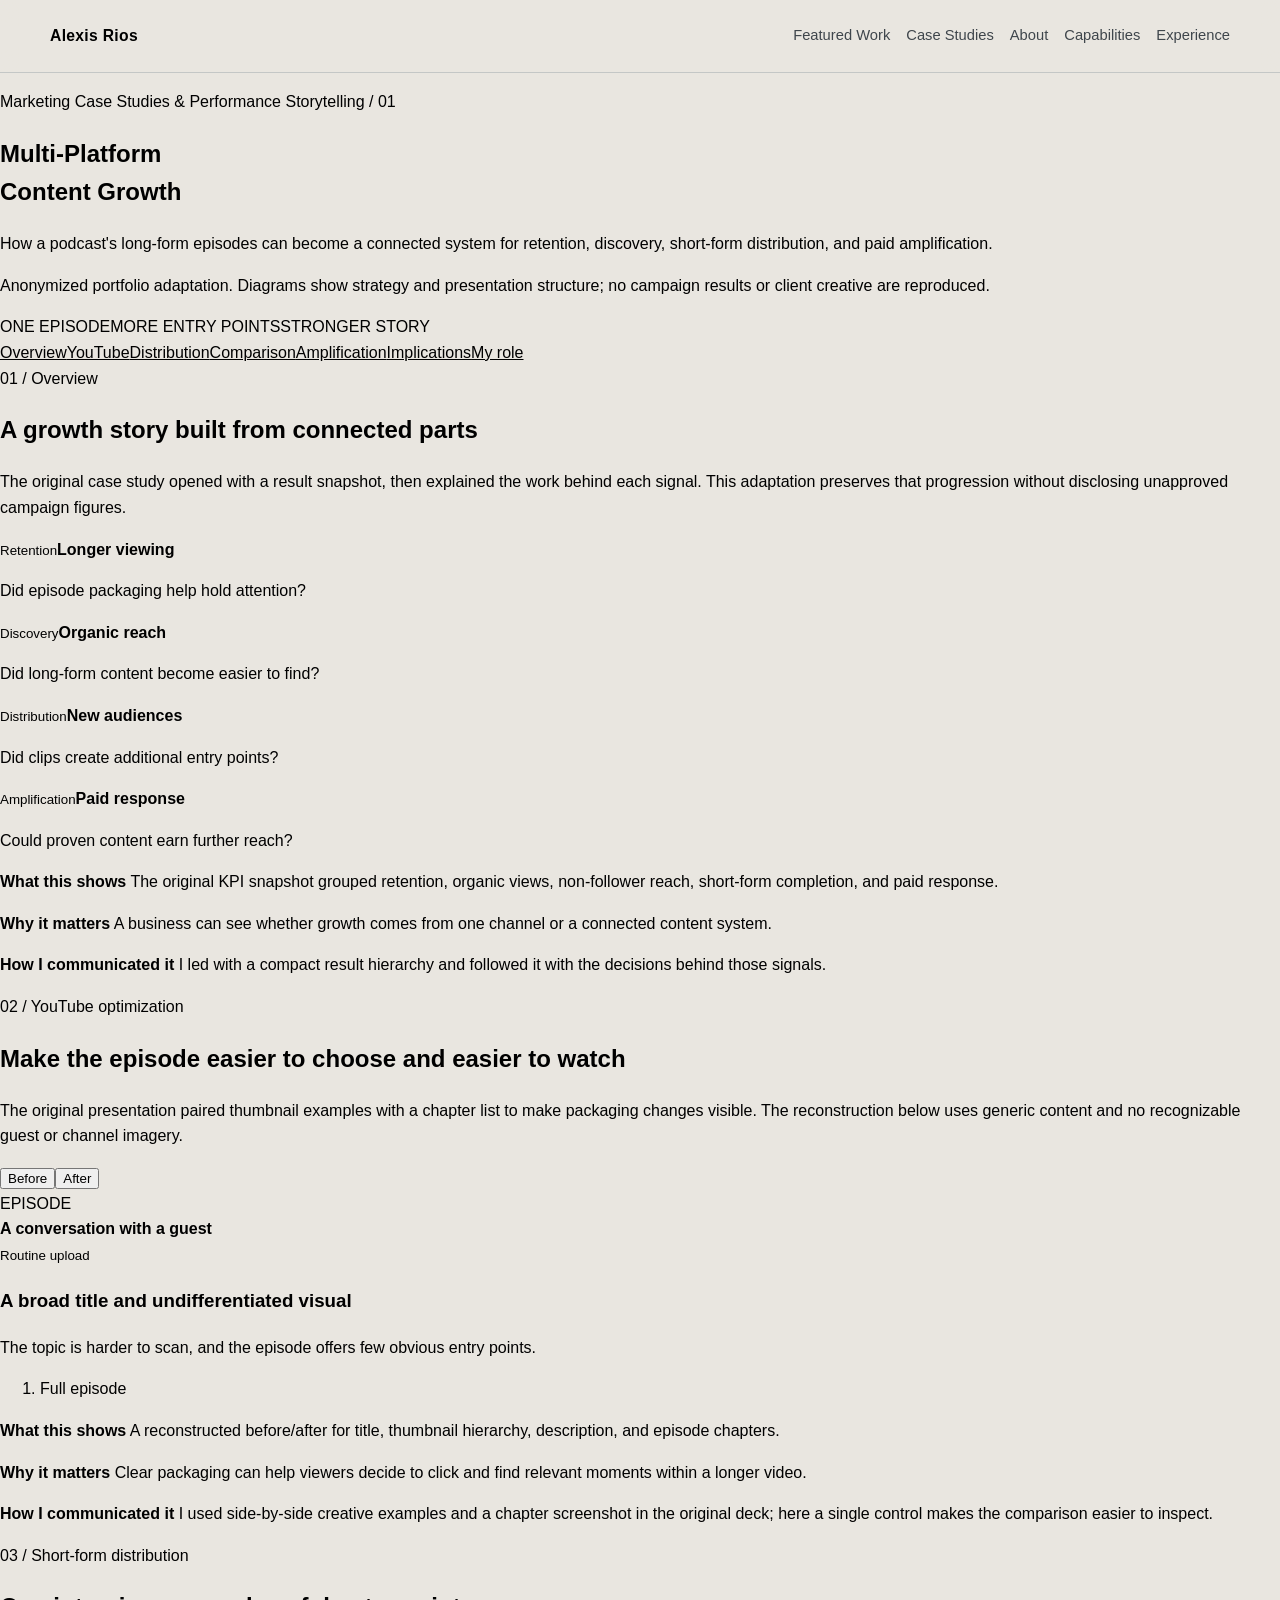
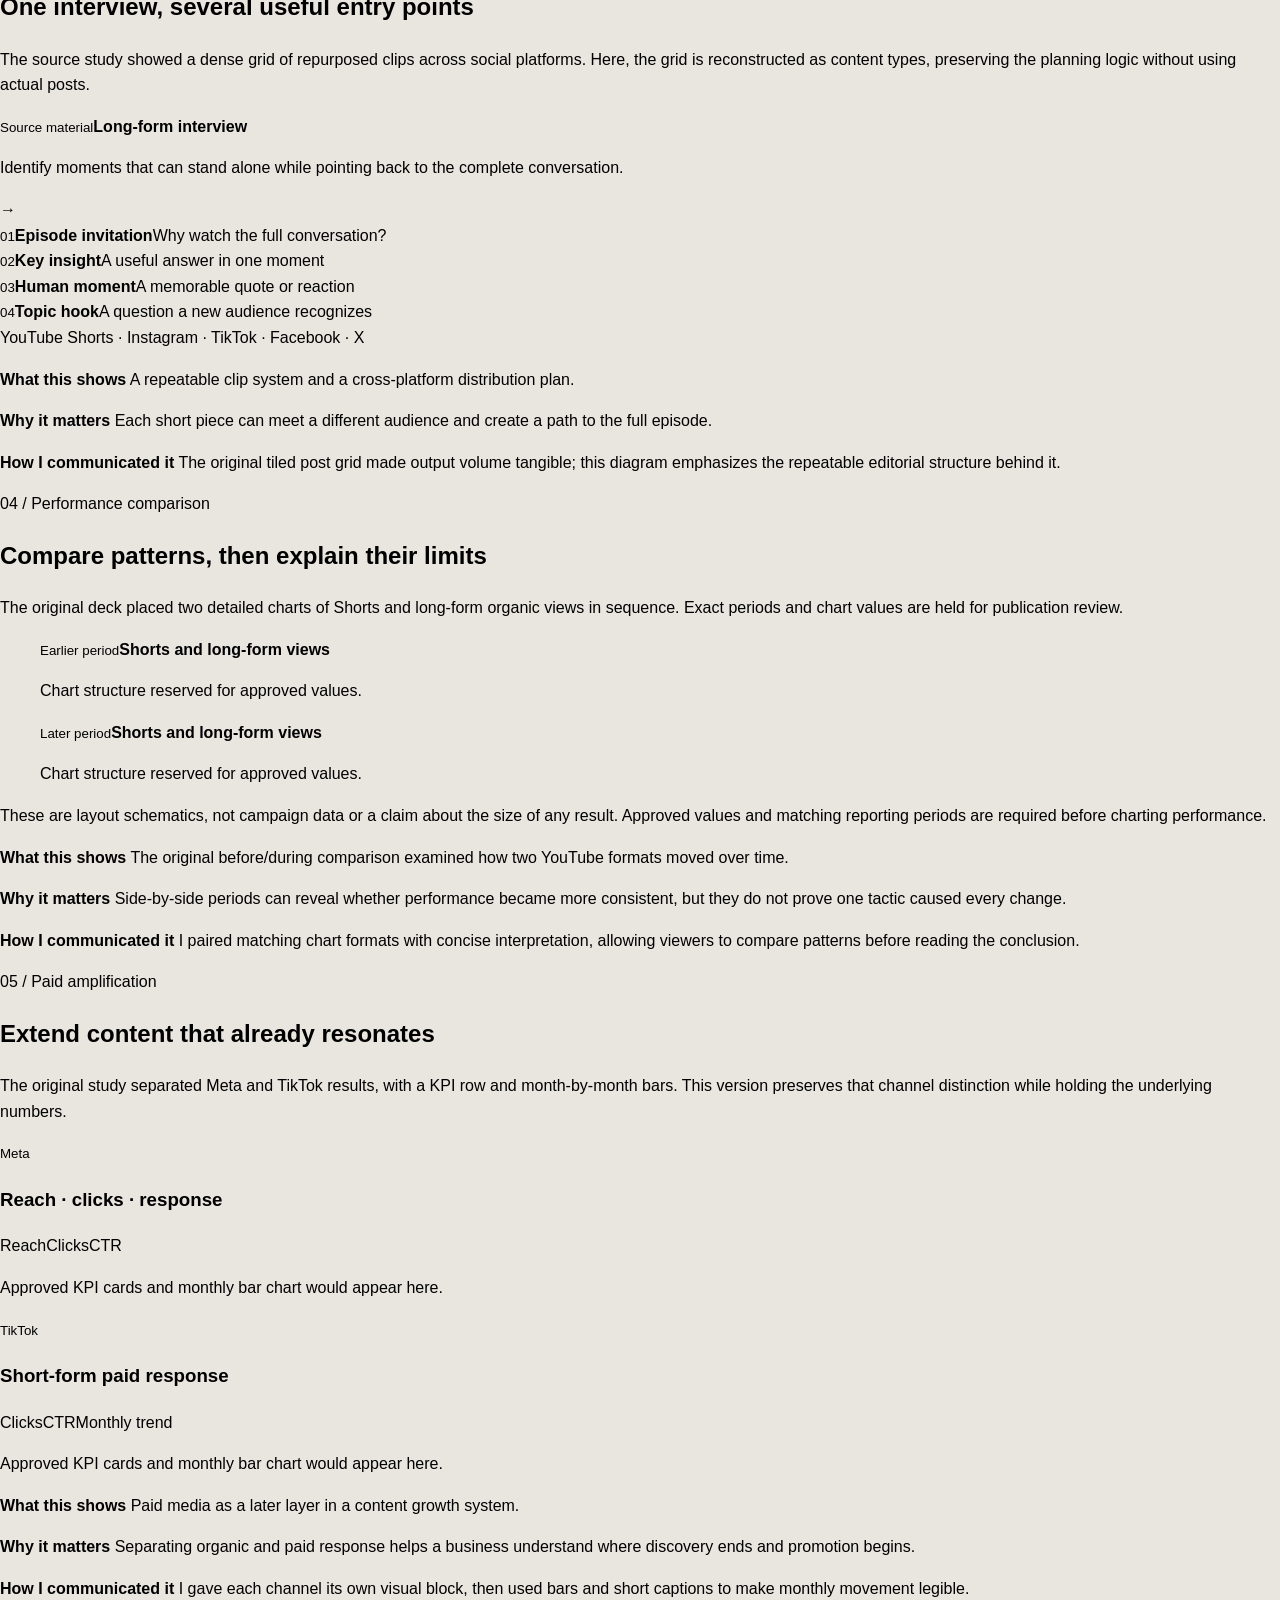
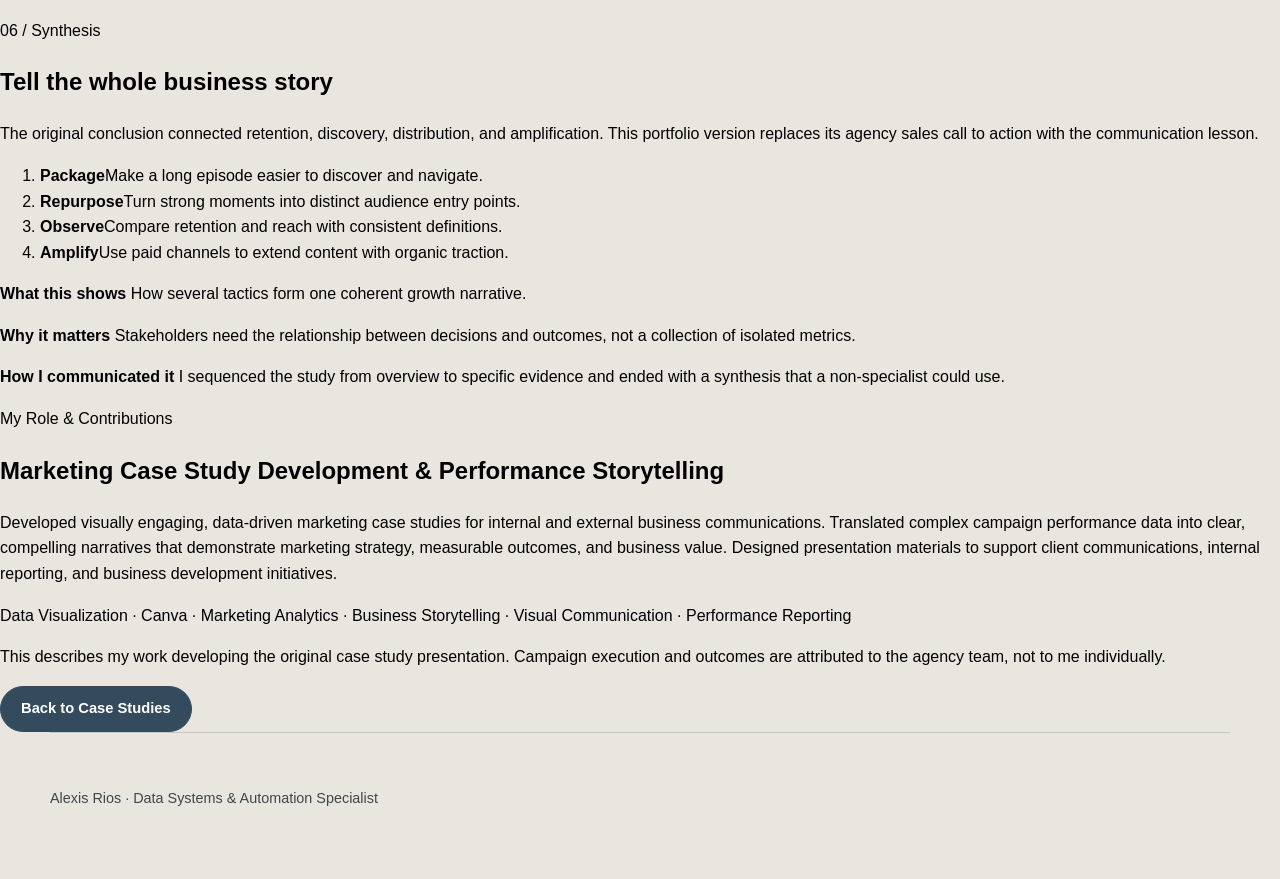
==== content-growth.html @ 3aef857f "Add anonymized content growth case study" ====
<!DOCTYPE html>
<html lang="en">
<head>
  <meta charset="UTF-8">
  <meta name="viewport" content="width=device-width, initial-scale=1.0">
  <meta name="description" content="An interactive marketing case study about presenting a multi-platform content growth strategy and its business value.">
  <title>Multi-Platform Content Growth | Alexis Rios</title>
  <link rel="stylesheet" href="styles.css?v=20261028-1">
  <link rel="stylesheet" href="case-study.css?v=1">
  <script src="case-study.js" defer></script>
</head>
<body>
  <header class="site-header">
    <nav class="nav-container" aria-label="Main navigation">
      <a class="nav-brand" href="index.html#top">Alexis Rios</a>
      <div class="nav-links">
        <a href="index.html#featured-work">Featured Work</a>
        <a href="index.html#marketing-case-studies">Case Studies</a>
        <a href="index.html#about">About</a>
        <a href="index.html#capabilities">Capabilities</a>
        <a href="index.html#experience">Experience</a>
      </div>
    </nav>
  </header>
  <main>
    <section class="case-hero" id="top">
      <div>
        <p class="case-kicker">Marketing Case Studies &amp; Performance Storytelling / 01</p>
        <h1>Multi-Platform<br>Content Growth</h1>
        <p class="case-lede">How a podcast's long-form episodes can become a connected system for retention, discovery, short-form distribution, and paid amplification.</p>
        <p class="case-note">Anonymized portfolio adaptation. Diagrams show strategy and presentation structure; no campaign results or client creative are reproduced.</p>
      </div>
      <div class="case-hero-art" aria-hidden="true"><span>ONE EPISODE</span><i></i><span>MORE ENTRY POINTS</span><i></i><span>STRONGER STORY</span></div>
    </section>
    <nav class="case-chapters" aria-label="Case study chapters">
      <a href="#overview">Overview</a><a href="#youtube">YouTube</a><a href="#distribution">Distribution</a><a href="#comparison">Comparison</a><a href="#amplification">Amplification</a><a href="#implications">Implications</a><a href="#my-role">My role</a>
    </nav>
    <section class="case-chapter" id="overview">
      <div class="case-heading"><span>01 / Overview</span><h2>A growth story built from connected parts</h2><p>The original case study opened with a result snapshot, then explained the work behind each signal. This adaptation preserves that progression without disclosing unapproved campaign figures.</p></div>
      <div class="signal-grid" aria-label="The four types of performance signals presented in the original case study">
        <article><small>Retention</small><strong>Longer viewing</strong><p>Did episode packaging help hold attention?</p></article>
        <article><small>Discovery</small><strong>Organic reach</strong><p>Did long-form content become easier to find?</p></article>
        <article><small>Distribution</small><strong>New audiences</strong><p>Did clips create additional entry points?</p></article>
        <article><small>Amplification</small><strong>Paid response</strong><p>Could proven content earn further reach?</p></article>
      </div>
      <div class="case-explain"><p><b>What this shows</b> The original KPI snapshot grouped retention, organic views, non-follower reach, short-form completion, and paid response.</p><p><b>Why it matters</b> A business can see whether growth comes from one channel or a connected content system.</p><p><b>How I communicated it</b> I led with a compact result hierarchy and followed it with the decisions behind those signals.</p></div>
    </section>
    <section class="case-chapter" id="youtube">
      <div class="case-heading"><span>02 / YouTube optimization</span><h2>Make the episode easier to choose and easier to watch</h2><p>The original presentation paired thumbnail examples with a chapter list to make packaging changes visible. The reconstruction below uses generic content and no recognizable guest or channel imagery.</p></div>
      <div class="packaging-panel">
        <div class="packaging-controls" role="group" aria-label="Compare episode packaging"><button class="case-toggle is-active" type="button" data-packaging="before" aria-pressed="true">Before</button><button class="case-toggle" type="button" data-packaging="after" aria-pressed="false">After</button></div>
        <div class="packaging-visual" id="packaging-visual" data-state="before"><div class="mock-thumbnail"><span class="mock-thumbnail-label">EPISODE</span><div class="mock-portrait" aria-hidden="true"></div><strong id="thumbnail-title">A conversation with a guest</strong></div><div class="mock-details"><small id="packaging-eyebrow">Routine upload</small><h3 id="packaging-title">A broad title and undifferentiated visual</h3><p id="packaging-copy">The topic is harder to scan, and the episode offers few obvious entry points.</p><ol id="chapter-list" class="chapter-list"><li>Full episode</li></ol></div></div>
      </div>
      <div class="case-explain"><p><b>What this shows</b> A reconstructed before/after for title, thumbnail hierarchy, description, and episode chapters.</p><p><b>Why it matters</b> Clear packaging can help viewers decide to click and find relevant moments within a longer video.</p><p><b>How I communicated it</b> I used side-by-side creative examples and a chapter screenshot in the original deck; here a single control makes the comparison easier to inspect.</p></div>
    </section>
    <section class="case-chapter" id="distribution">
      <div class="case-heading"><span>03 / Short-form distribution</span><h2>One interview, several useful entry points</h2><p>The source study showed a dense grid of repurposed clips across social platforms. Here, the grid is reconstructed as content types, preserving the planning logic without using actual posts.</p></div>
      <div class="distribution-layout">
        <div class="source-episode"><small>Source material</small><strong>Long-form interview</strong><p>Identify moments that can stand alone while pointing back to the complete conversation.</p></div>
        <div class="distribution-arrow" aria-hidden="true">→</div>
        <div class="clip-grid"><div><small>01</small><strong>Episode invitation</strong><span>Why watch the full conversation?</span></div><div><small>02</small><strong>Key insight</strong><span>A useful answer in one moment</span></div><div><small>03</small><strong>Human moment</strong><span>A memorable quote or reaction</span></div><div><small>04</small><strong>Topic hook</strong><span>A question a new audience recognizes</span></div></div>
      </div>
      <div class="platform-row" aria-label="Distribution channels">YouTube Shorts <span>·</span> Instagram <span>·</span> TikTok <span>·</span> Facebook <span>·</span> X</div>
      <div class="case-explain"><p><b>What this shows</b> A repeatable clip system and a cross-platform distribution plan.</p><p><b>Why it matters</b> Each short piece can meet a different audience and create a path to the full episode.</p><p><b>How I communicated it</b> The original tiled post grid made output volume tangible; this diagram emphasizes the repeatable editorial structure behind it.</p></div>
    </section>
    <section class="case-chapter" id="comparison">
      <div class="case-heading"><span>04 / Performance comparison</span><h2>Compare patterns, then explain their limits</h2><p>The original deck placed two detailed charts of Shorts and long-form organic views in sequence. Exact periods and chart values are held for publication review.</p></div>
      <div class="comparison-grid">
        <figure class="chart-schematic"><figcaption><small>Earlier period</small><strong>Shorts and long-form views</strong></figcaption><div class="chart-placeholder" aria-hidden="true"><span></span><span></span><span></span><span></span><span></span><span></span></div><p>Chart structure reserved for approved values.</p></figure>
        <figure class="chart-schematic"><figcaption><small>Later period</small><strong>Shorts and long-form views</strong></figcaption><div class="chart-placeholder chart-placeholder-later" aria-hidden="true"><span></span><span></span><span></span><span></span><span></span></div><p>Chart structure reserved for approved values.</p></figure>
      </div>
      <p class="data-disclosure">These are layout schematics, not campaign data or a claim about the size of any result. Approved values and matching reporting periods are required before charting performance.</p>
      <div class="case-explain"><p><b>What this shows</b> The original before/during comparison examined how two YouTube formats moved over time.</p><p><b>Why it matters</b> Side-by-side periods can reveal whether performance became more consistent, but they do not prove one tactic caused every change.</p><p><b>How I communicated it</b> I paired matching chart formats with concise interpretation, allowing viewers to compare patterns before reading the conclusion.</p></div>
    </section>
    <section class="case-chapter" id="amplification">
      <div class="case-heading"><span>05 / Paid amplification</span><h2>Extend content that already resonates</h2><p>The original study separated Meta and TikTok results, with a KPI row and month-by-month bars. This version preserves that channel distinction while holding the underlying numbers.</p></div>
      <div class="paid-panels"><article><small>Meta</small><h3>Reach · clicks · response</h3><div class="metric-slots"><span>Reach</span><span>Clicks</span><span>CTR</span></div><p>Approved KPI cards and monthly bar chart would appear here.</p></article><article><small>TikTok</small><h3>Short-form paid response</h3><div class="metric-slots"><span>Clicks</span><span>CTR</span><span>Monthly trend</span></div><p>Approved KPI cards and monthly bar chart would appear here.</p></article></div>
      <div class="case-explain"><p><b>What this shows</b> Paid media as a later layer in a content growth system.</p><p><b>Why it matters</b> Separating organic and paid response helps a business understand where discovery ends and promotion begins.</p><p><b>How I communicated it</b> I gave each channel its own visual block, then used bars and short captions to make monthly movement legible.</p></div>
    </section>
    <section class="case-chapter" id="implications">
      <div class="case-heading"><span>06 / Synthesis</span><h2>Tell the whole business story</h2><p>The original conclusion connected retention, discovery, distribution, and amplification. This portfolio version replaces its agency sales call to action with the communication lesson.</p></div>
      <ol class="synthesis-list"><li><b>Package</b><span>Make a long episode easier to discover and navigate.</span></li><li><b>Repurpose</b><span>Turn strong moments into distinct audience entry points.</span></li><li><b>Observe</b><span>Compare retention and reach with consistent definitions.</span></li><li><b>Amplify</b><span>Use paid channels to extend content with organic traction.</span></li></ol>
      <div class="case-explain"><p><b>What this shows</b> How several tactics form one coherent growth narrative.</p><p><b>Why it matters</b> Stakeholders need the relationship between decisions and outcomes, not a collection of isolated metrics.</p><p><b>How I communicated it</b> I sequenced the study from overview to specific evidence and ended with a synthesis that a non-specialist could use.</p></div>
    </section>
    <section class="case-role" id="my-role"><span>My Role &amp; Contributions</span><h2>Marketing Case Study Development &amp; Performance Storytelling</h2><p>Developed visually engaging, data-driven marketing case studies for internal and external business communications. Translated complex campaign performance data into clear, compelling narratives that demonstrate marketing strategy, measurable outcomes, and business value. Designed presentation materials to support client communications, internal reporting, and business development initiatives.</p><p class="role-skills">Data Visualization · Canva · Marketing Analytics · Business Storytelling · Visual Communication · Performance Reporting</p><p class="role-note">This describes my work developing the original case study presentation. Campaign execution and outcomes are attributed to the agency team, not to me individually.</p></section>
    <div class="case-end"><a class="button button-primary" href="index.html#marketing-case-studies">Back to Case Studies</a></div>
  </main>
  <footer class="site-footer"><p>Alexis Rios · Data Systems &amp; Automation Specialist</p></footer>
</body>
</html>
---- styles.css ----
:root {
  --bg: #e9e6e0;
  --surface: #ffffff;
  --surface-soft: #f5f3ef;
  --text: #000000;
  --text-muted: #3f464c;
  --border: rgba(52, 75, 94, 0.20);
  --accent: #344b5e;
  --accent-dark: #243746;
  --max-width: 1180px;
  --radius: 18px;
}

* {
  box-sizing: border-box;
}

html {
  scroll-behavior: smooth;
  scroll-padding-top: 90px;
}

body {
  margin: 0;
  font-family: Arial, sans-serif;
  background: var(--bg);
  color: var(--text);
  line-height: 1.6;
}

a {
  color: inherit;
}

img {
  max-width: 100%;
  display: block;
}

/* Header */

.site-header {
  position: sticky;
  top: 0;
  z-index: 1000;
  background: rgba(233, 230, 224, 0.94);
  backdrop-filter: blur(12px);
  border-bottom: 1px solid var(--border);
}

.nav-container {
  width: min(var(--max-width), calc(100% - 40px));
  margin: 0 auto;
  min-height: 72px;
  display: flex;
  align-items: center;
  justify-content: space-between;
  gap: 32px;
}

.nav-brand {
  display: inline-flex;
  align-items: center;
  min-height: 44px;
  font-size: 0.98rem;
  font-weight: 700;
  text-decoration: none;
  letter-spacing: 0.02em;
}

.nav-links {
  display: flex;
  flex-wrap: wrap;
  align-items: center;
  justify-content: flex-end;
  gap: 0 16px;
}

.nav-links a {
  display: inline-flex;
  align-items: center;
  min-height: 44px;
  white-space: nowrap;
  color: var(--text-muted);
  text-decoration: none;
  font-size: 0.92rem;
  font-weight: 500;
  transition: color 0.2s ease;
}

.nav-links a:hover {
  color: var(--accent);
}

/* Hero */

.hero {
  width: min(var(--max-width), calc(100% - 40px));
  margin: 0 auto;
  min-height: calc(100vh - 72px);
  display: grid;
  grid-template-columns: minmax(0, 1.08fr) minmax(420px, 0.92fr);
  align-items: center;
  gap: 56px;
  padding: 84px 0;
}

.hero-content {
  max-width: 760px;
}

.eyebrow {
  margin: 0 0 16px;
  color: var(--accent);
  font-size: 0.9rem;
  font-weight: 700;
  letter-spacing: 0.12em;
  text-transform: uppercase;
}

.hero h1 {
  margin: 0;
  font-size: clamp(3.8rem, 8vw, 7rem);
  line-height: 0.95;
  letter-spacing: -0.055em;
  font-weight: 750;
}

.hero-focus {
  margin: 28px 0 0;
  color: var(--text);
  font-size: clamp(1.05rem, 2vw, 1.3rem);
  font-weight: 600;
}

.hero-summary {
  max-width: 680px;
  margin: 24px 0 0;
  color: var(--text-muted);
  font-size: 1.05rem;
  line-height: 1.8;
}

.hero-actions {
  display: flex;
  flex-wrap: wrap;
  gap: 12px;
  margin-top: 34px;
}

/* Buttons */

.button {
  display: inline-flex;
  align-items: center;
  justify-content: center;
  min-height: 46px;
  padding: 0 20px;
  border-radius: 999px;
  border: 1px solid var(--border);
  text-decoration: none;
  font-size: 0.92rem;
  font-weight: 600;
  transition:
    transform 0.2s ease,
    background 0.2s ease,
    border-color 0.2s ease,
    color 0.2s ease;
}

.button:hover {
  transform: translateY(-2px);
}

.button-primary {
  background: var(--accent);
  color: #ffffff;
  border-color: var(--accent);
}

.button-primary:hover {
  background: var(--accent-dark);
  border-color: var(--accent-dark);
}

.button-secondary {
  background: var(--surface);
  color: var(--text);
}

.button-secondary:hover {
  border-color: var(--accent);
  color: var(--accent);
}

/* Thinking map */

.thinking-map {
  position: relative;
  min-width: 0;
  aspect-ratio: 1 / 1;
  isolation: isolate;
}

.thinking-connectors {
  position: absolute;
  inset: 0;
  width: 100%;
  height: 100%;
  overflow: visible;
  z-index: -1;
}

.thinking-connectors path {
  fill: none;
  stroke: rgba(52, 75, 94, 0.36);
  stroke-width: 2;
  stroke-linecap: round;
  stroke-dasharray: 5 9;
}

.thinking-person {
  position: absolute;
  top: 50%;
  left: 50%;
  width: 42%;
  transform: translate(-50%, -50%);
  text-align: center;
}

.thinking-person svg {
  width: 100%;
  filter: drop-shadow(0 18px 28px rgba(0, 0, 0, 0.08));
}

.thinking-halo {
  fill: var(--surface);
  stroke: var(--border);
  stroke-width: 2;
}

.thinking-profile {
  fill: var(--surface-soft);
  stroke: var(--text);
  stroke-width: 3;
  stroke-linejoin: round;
}

.thinking-mind {
  fill: rgba(52, 75, 94, 0.12);
  stroke: var(--accent);
  stroke-width: 3;
}

.thinking-spark {
  fill: var(--accent);
}

.thinking-link {
  fill: none;
  stroke: var(--accent);
  stroke-width: 2;
}

.thinking-person span {
  display: inline-block;
  margin-top: -10px;
  padding: 7px 12px;
  border-radius: 999px;
  background: var(--accent);
  color: #ffffff;
  font-size: 0.72rem;
  font-weight: 700;
  letter-spacing: 0.08em;
  text-transform: uppercase;
}

.skill-bubble {
  position: absolute;
  width: 31%;
  min-height: 84px;
  display: flex;
  flex-direction: column;
  align-items: center;
  justify-content: center;
  padding: 14px 10px;
  border: 1px solid var(--border);
  border-radius: 50%;
  background: var(--surface);
  box-shadow: 0 12px 30px rgba(0, 0, 0, 0.06);
  color: var(--text-muted);
  text-align: center;
  line-height: 1.2;
  transition: transform 0.2s ease, border-color 0.2s ease;
}

.skill-bubble:hover {
  transform: translateY(-4px);
  border-color: var(--accent);
}

.skill-bubble span {
  font-size: 0.7rem;
}

.skill-bubble strong {
  margin-top: 3px;
  color: var(--text);
  font-size: 0.86rem;
}

.skill-bubble-1 { top: 4%; left: 0; }
.skill-bubble-2 { top: 4%; right: 0; }
.skill-bubble-3 { top: 41%; left: -4%; }
.skill-bubble-4 { top: 41%; right: -4%; }
.skill-bubble-5 { bottom: 3%; left: 3%; }
.skill-bubble-6 { right: 3%; bottom: 3%; }

/* Anchors for the current portfolio sections */

.anchor-marker {
  display: block;
  height: 0;
}

/* Portfolio sections */

.portfolio-section {
  width: min(var(--max-width), calc(100% - 40px));
  margin: 0 auto;
  padding: 110px 0;
  border-top: 1px solid var(--border);
}

.section-label {
  margin: 0 0 10px;
  color: var(--accent);
  font-size: 0.85rem;
  font-weight: 700;
  letter-spacing: 0.12em;
}

.portfolio-section h2 {
  max-width: 820px;
  margin: 0;
  font-size: clamp(2.4rem, 5vw, 4.2rem);
  line-height: 1;
  letter-spacing: -0.045em;
}

.portfolio-section > p:not(.section-label) {
  max-width: 720px;
  margin: 24px 0 0;
  color: var(--text-muted);
  font-size: 1.04rem;
}

/* Featured work */

.work-grid {
  display: grid;
  grid-template-columns: repeat(2, minmax(0, 1fr));
  gap: 16px;
  margin-top: 48px;
}

.work-card {
  display: flex;
  flex-direction: column;
  min-width: 0;
  padding: 28px;
  border: 1px solid var(--border);
  border-radius: var(--radius);
  background: var(--surface);
}

.work-tag {
  margin: 0;
  color: var(--accent);
  font-size: 0.76rem;
  font-weight: 700;
  letter-spacing: 0.1em;
  text-transform: uppercase;
}

.work-card h3,
.capability-card h3 {
  margin: 16px 0 0;
  font-size: 1.2rem;
  line-height: 1.25;
}

.work-card > p:not(.work-tag),
.capability-card p {
  margin: 14px 0 0;
  color: var(--text-muted);
  font-size: 0.94rem;
  line-height: 1.7;
}

.work-card ul {
  margin: 22px 0 0;
  padding-left: 18px;
  color: var(--text);
  font-size: 0.88rem;
}

.work-card li + li {
  margin-top: 8px;
}

/* Capabilities */

.capability-grid {
  display: grid;
  grid-template-columns: repeat(2, minmax(0, 1fr));
  gap: 16px;
  margin-top: 48px;
}

.capability-card {
  min-width: 0;
  padding: 26px;
  border: 1px solid var(--border);
  border-radius: var(--radius);
  background: var(--surface);
}

/* Footer */

.site-footer {
  width: min(var(--max-width), calc(100% - 40px));
  margin: 0 auto;
  padding: 40px 0 54px;
  border-top: 1px solid var(--border);
  color: var(--text-muted);
  font-size: 0.9rem;
}

/* Focus states */

a:focus-visible {
  outline: 3px solid rgba(52, 75, 94, 0.5);
  outline-offset: 4px;
  border-radius: 6px;
}

/* About */

.section-heading {
  margin-bottom: 52px;
}

.about-grid {
  display: grid;
  grid-template-columns: minmax(0, 1.4fr) minmax(280px, 0.6fr);
  gap: 72px;
  align-items: start;
}

.about-content {
  max-width: 720px;
}

.about-content > p {
  margin: 0 0 22px;
  color: var(--text-muted);
  font-size: 1.04rem;
  line-height: 1.8;
}

.about-content .about-intro {
  color: var(--text);
  font-size: 1.18rem;
  line-height: 1.75;
}

.about-subheading {
  margin: 0 0 18px;
  color: var(--accent);
  font-size: 0.82rem;
  font-weight: 700;
  letter-spacing: 0.12em;
  text-transform: uppercase;
}

/* Career flow */

.career-path {
  margin-top: 52px;
}

.career-flow {
  display: flex;
  flex-direction: column;
}

.career-step {
  display: grid;
  grid-template-columns: 42px 1fr;
  gap: 14px;
  align-items: start;
}

.career-number {
  display: flex;
  align-items: center;
  justify-content: center;
  width: 38px;
  height: 38px;
  border: 1px solid var(--border);
  border-radius: 50%;
  color: var(--accent);
  background: var(--surface);
  font-size: 0.75rem;
  font-weight: 700;
}

.career-step strong {
  display: block;
  margin-bottom: 3px;
  font-size: 1rem;
}

.career-step div span {
  display: block;
  color: var(--text-muted);
  font-size: 0.92rem;
}

.career-highlights {
  margin: 14px 0 0;
  padding-left: 18px;
  color: var(--text-muted);
  font-size: 0.86rem;
  line-height: 1.55;
}

.career-highlights li + li {
  margin-top: 7px;
}

.career-connector {
  width: 1px;
  height: 28px;
  margin-left: 19px;
  background: var(--border);
}

/* About sidebar */

.about-sidebar {
  display: flex;
  flex-direction: column;
  gap: 18px;
}

.about-photo {
  aspect-ratio: 4 / 5;
  margin: 0;
  overflow: hidden;
  border: 1px solid var(--border);
  border-radius: var(--radius);
  background: var(--surface-soft);
}

.about-photo img {
  width: 100%;
  height: 100%;
  object-fit: cover;
}

.about-card {
  padding: 24px;
  border: 1px solid var(--border);
  border-radius: var(--radius);
  background: var(--surface);
}

.about-card p {
  margin: 8px 0 0;
  color: var(--text-muted);
  font-size: 0.94rem;
}

.about-card strong {
  display: block;
}

.recognition-list {
  margin: 12px 0 0;
  padding-left: 18px;
  color: var(--text-muted);
  font-size: 0.88rem;
  line-height: 1.55;
}

.recognition-list li + li {
  margin-top: 8px;
}

.card-label {
  margin: 0 0 10px !important;
  color: var(--accent) !important;
  font-size: 0.75rem !important;
  font-weight: 700;
  letter-spacing: 0.1em;
  text-transform: uppercase;
}

.card-highlight {
  display: inline-block;
  margin-top: 14px;
  padding: 6px 10px;
  border-radius: 999px;
  background: var(--surface-soft);
  color: var(--accent);
  font-size: 0.78rem;
  font-weight: 700;
}

/* Leadership */

.leadership-block {
  display: grid;
  grid-template-columns: minmax(260px, 0.55fr) minmax(0, 1.45fr);
  gap: 64px;
  margin-top: 100px;
  padding-top: 72px;
  border-top: 1px solid var(--border);
}

.leadership-intro h3 {
  margin: 0;
  font-size: clamp(1.8rem, 3vw, 2.6rem);
  line-height: 1.15;
  letter-spacing: -0.035em;
}

.leadership-intro > p:last-child {
  margin: 22px 0 0;
  color: var(--text-muted);
  line-height: 1.75;
}

.leadership-cards {
  display: grid;
  grid-template-columns: repeat(3, 1fr);
  gap: 16px;
}

.leadership-card {
  display: flex;
  flex-direction: column;
  min-height: 260px;
  padding: 24px;
  border: 1px solid var(--border);
  border-radius: var(--radius);
  background: var(--surface);
}

.leadership-media {
  aspect-ratio: 4 / 3;
  margin: 0 0 20px;
  overflow: hidden;
  border-radius: 12px;
  background: var(--surface-soft);
}

.leadership-media img {
  width: 100%;
  height: 100%;
  object-fit: cover;
}

.leadership-media-fca img {
  object-position: center 70%;
}

.leadership-year {
  color: var(--accent);
  font-size: 0.76rem;
  font-weight: 700;
  letter-spacing: 0.08em;
}

.leadership-card h4 {
  margin: 18px 0 0;
  font-size: 1.15rem;
}

.leadership-card p {
  margin: 12px 0 22px;
  color: var(--text-muted);
  font-size: 0.9rem;
  line-height: 1.65;
}

.leadership-card strong {
  margin-top: auto;
  font-size: 0.86rem;
}

/* Responsive */

@media (max-width: 900px) {
  html {
    scroll-padding-top: 180px;
  }

  .nav-container {
    min-height: auto;
    padding: 12px 0;
    align-items: flex-start;
    flex-direction: column;
    gap: 6px;
  }

  .nav-links {
    width: 100%;
    justify-content: flex-start;
    gap: 0 12px;
  }

  .hero {
    min-height: auto;
    grid-template-columns: 1fr;
    gap: 48px;
    padding: 72px 0 90px;
  }

  .thinking-map {
    width: min(100%, 560px);
    margin: 0 auto;
  }

  .portfolio-section {
    padding: 88px 0;
  }

  .work-grid {
    grid-template-columns: 1fr;
  }

  .about-grid {
    grid-template-columns: 1fr;
    gap: 52px;
  }

  .about-sidebar {
    display: grid;
    grid-template-columns: repeat(2, 1fr);
  }

  .about-photo {
    grid-row: span 3;
  }

  .leadership-block {
    grid-template-columns: 1fr;
    gap: 42px;
  }

  .leadership-cards {
    grid-template-columns: repeat(3, minmax(220px, 1fr));
    overflow-x: auto;
    padding-bottom: 8px;
  }
}

@media (max-width: 600px) {
  .nav-container,
  .hero,
  .portfolio-section,
  .site-footer {
    width: min(100% - 28px, var(--max-width));
  }

  .hero {
    padding-top: 56px;
  }

  .hero h1 {
    font-size: clamp(2.8rem, 14vw, 4.7rem);
  }

  .hero-actions {
    flex-direction: column;
  }

  .button {
    width: 100%;
  }

  .thinking-map {
    display: none;
  }

  .portfolio-section {
    padding: 72px 0;
  }

  .work-grid,
  .capability-grid {
    grid-template-columns: 1fr;
    margin-top: 36px;
  }

  .work-card,
  .capability-card {
    padding: 22px;
  }

  .section-heading {
    margin-bottom: 38px;
  }

  .about-sidebar {
    display: flex;
  }

  .about-photo {
    grid-row: auto;
  }

  .leadership-block {
    margin-top: 72px;
    padding-top: 56px;
  }

  .leadership-cards {
    display: flex;
    flex-direction: column;
    overflow: visible;
  }

  .leadership-card {
    min-height: auto;
  }
}
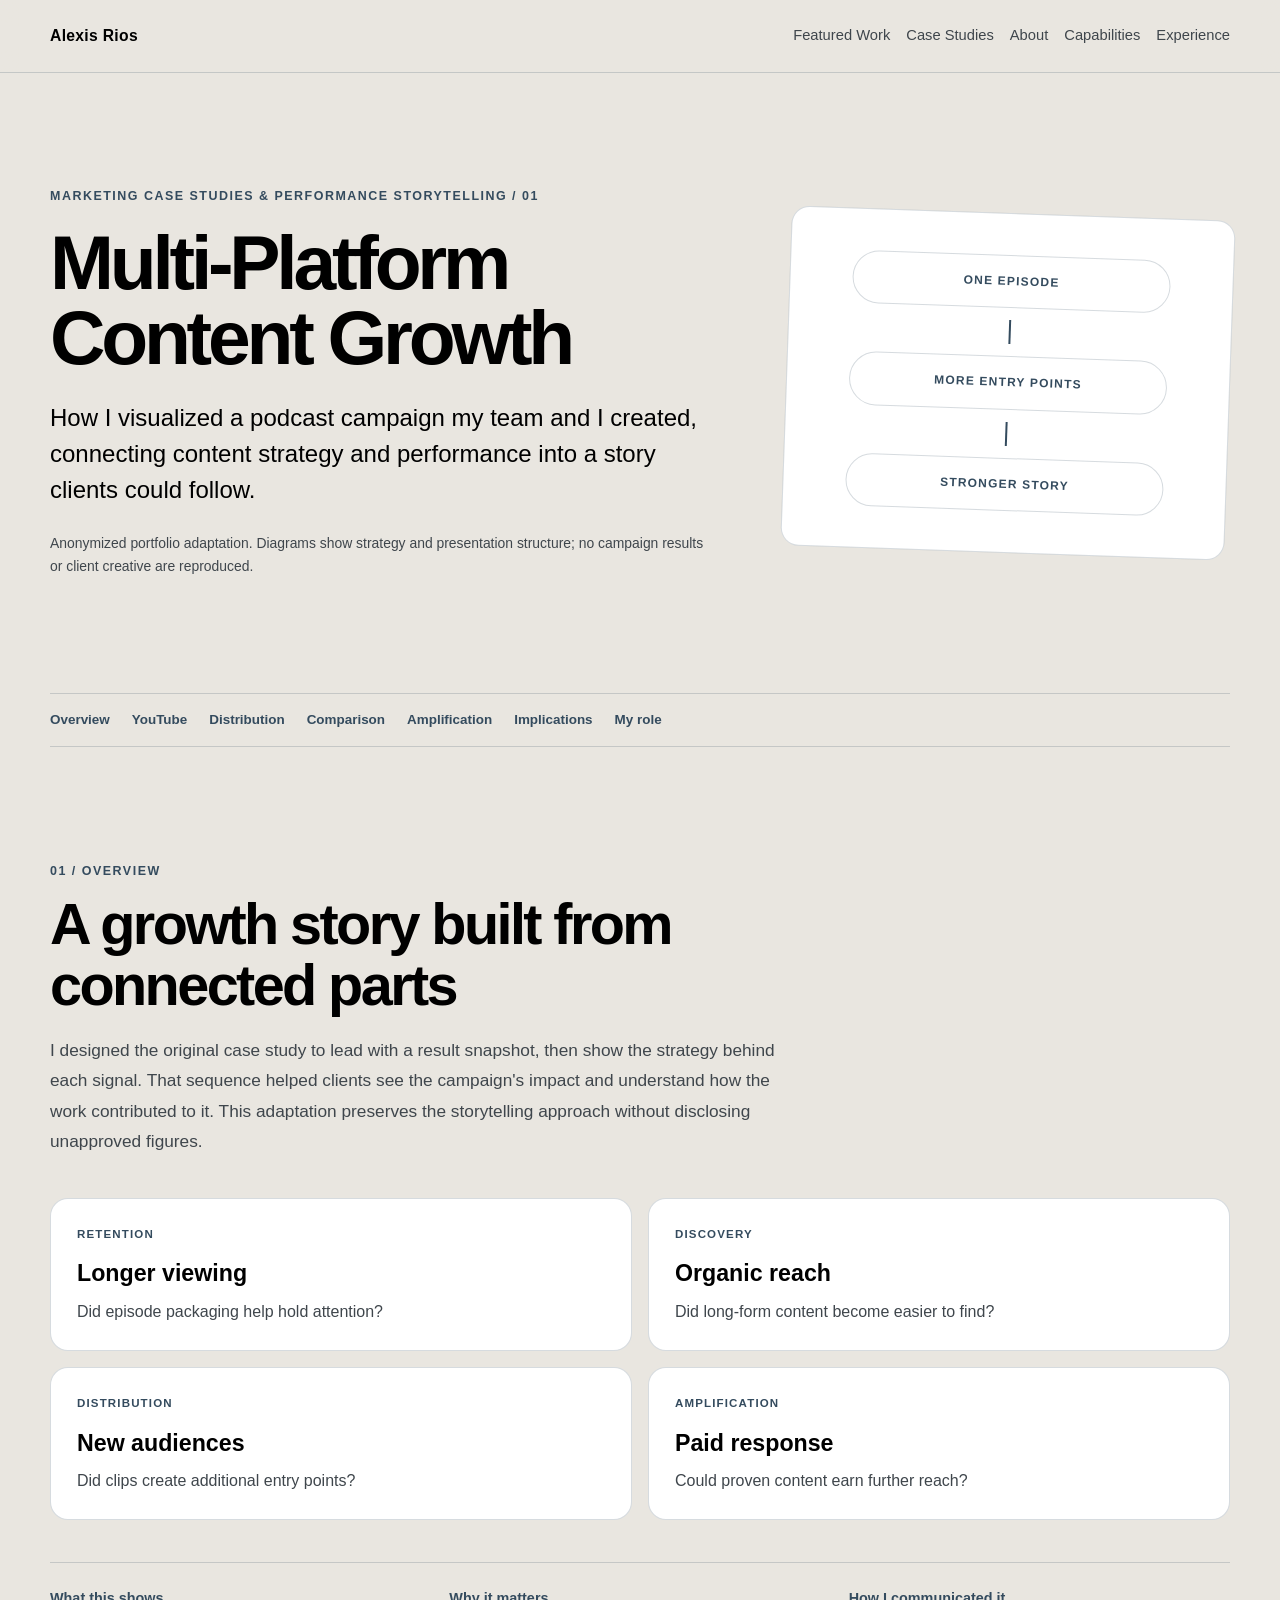
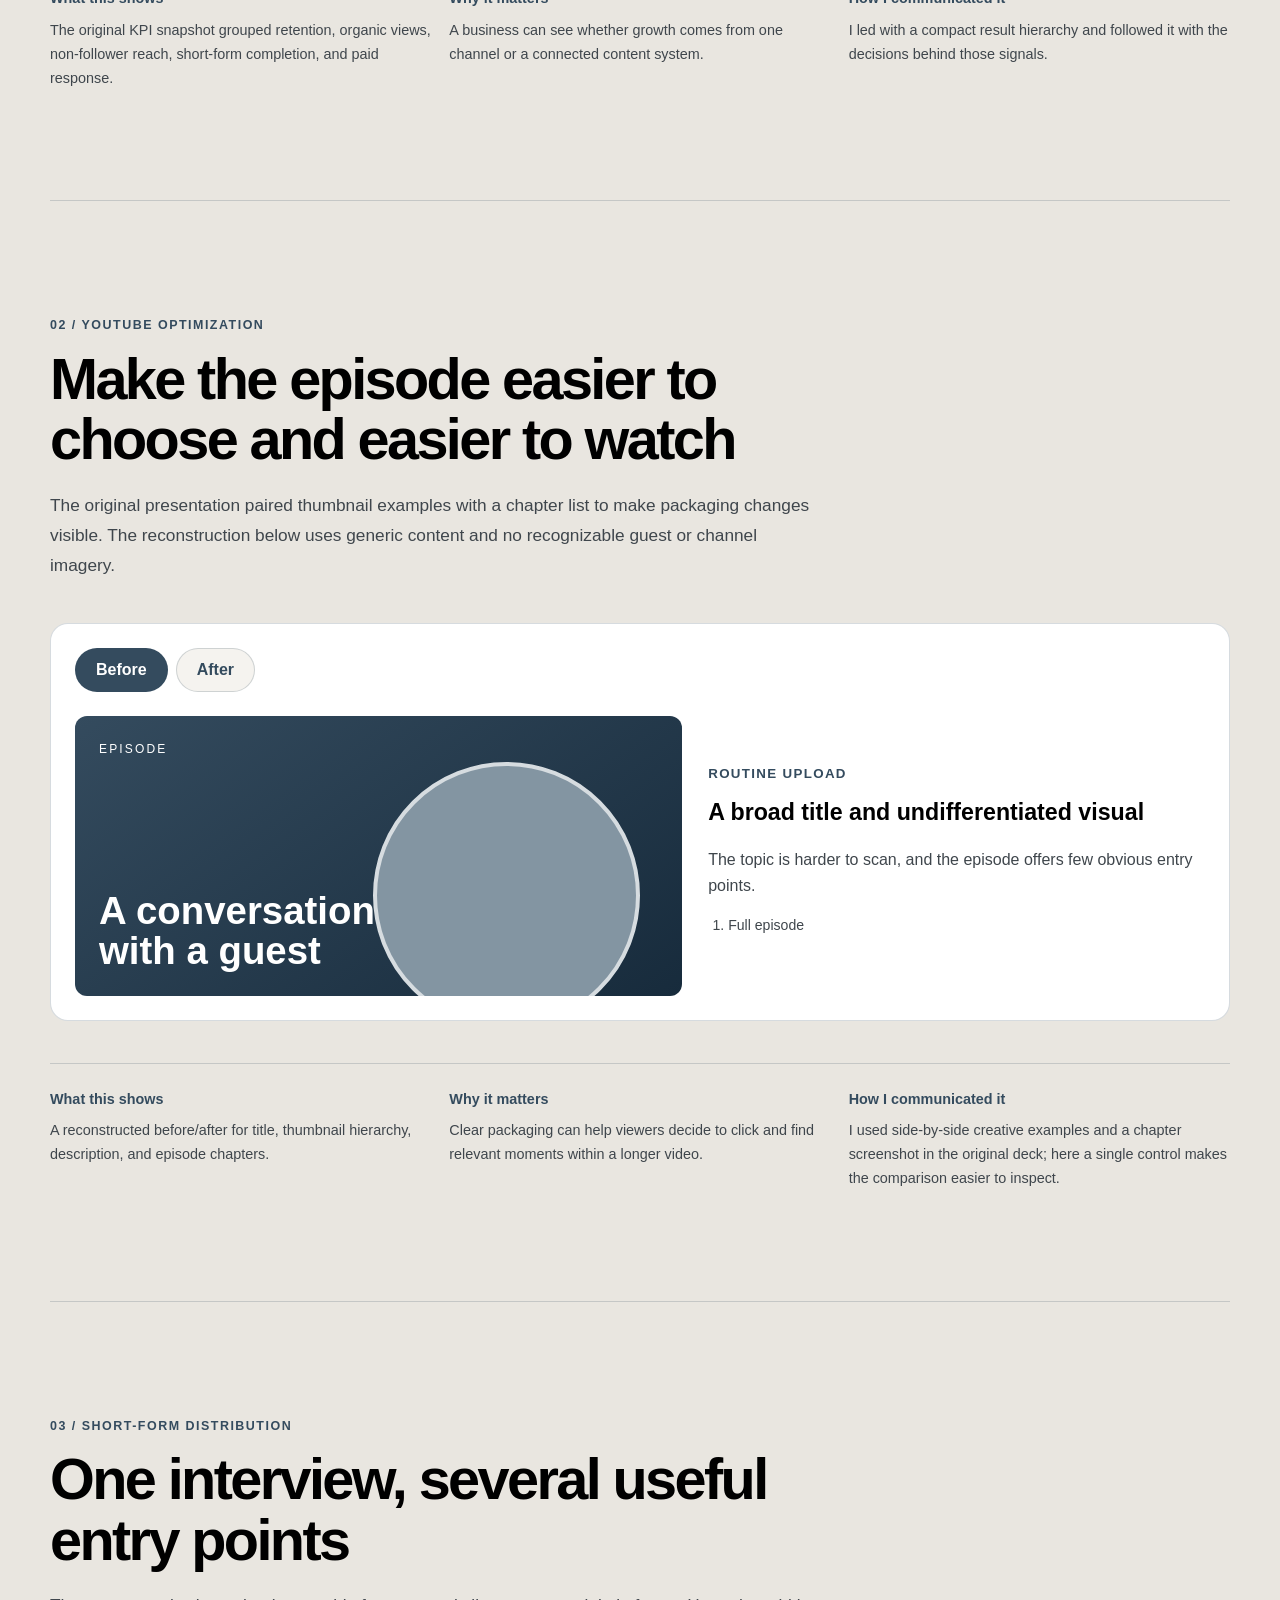
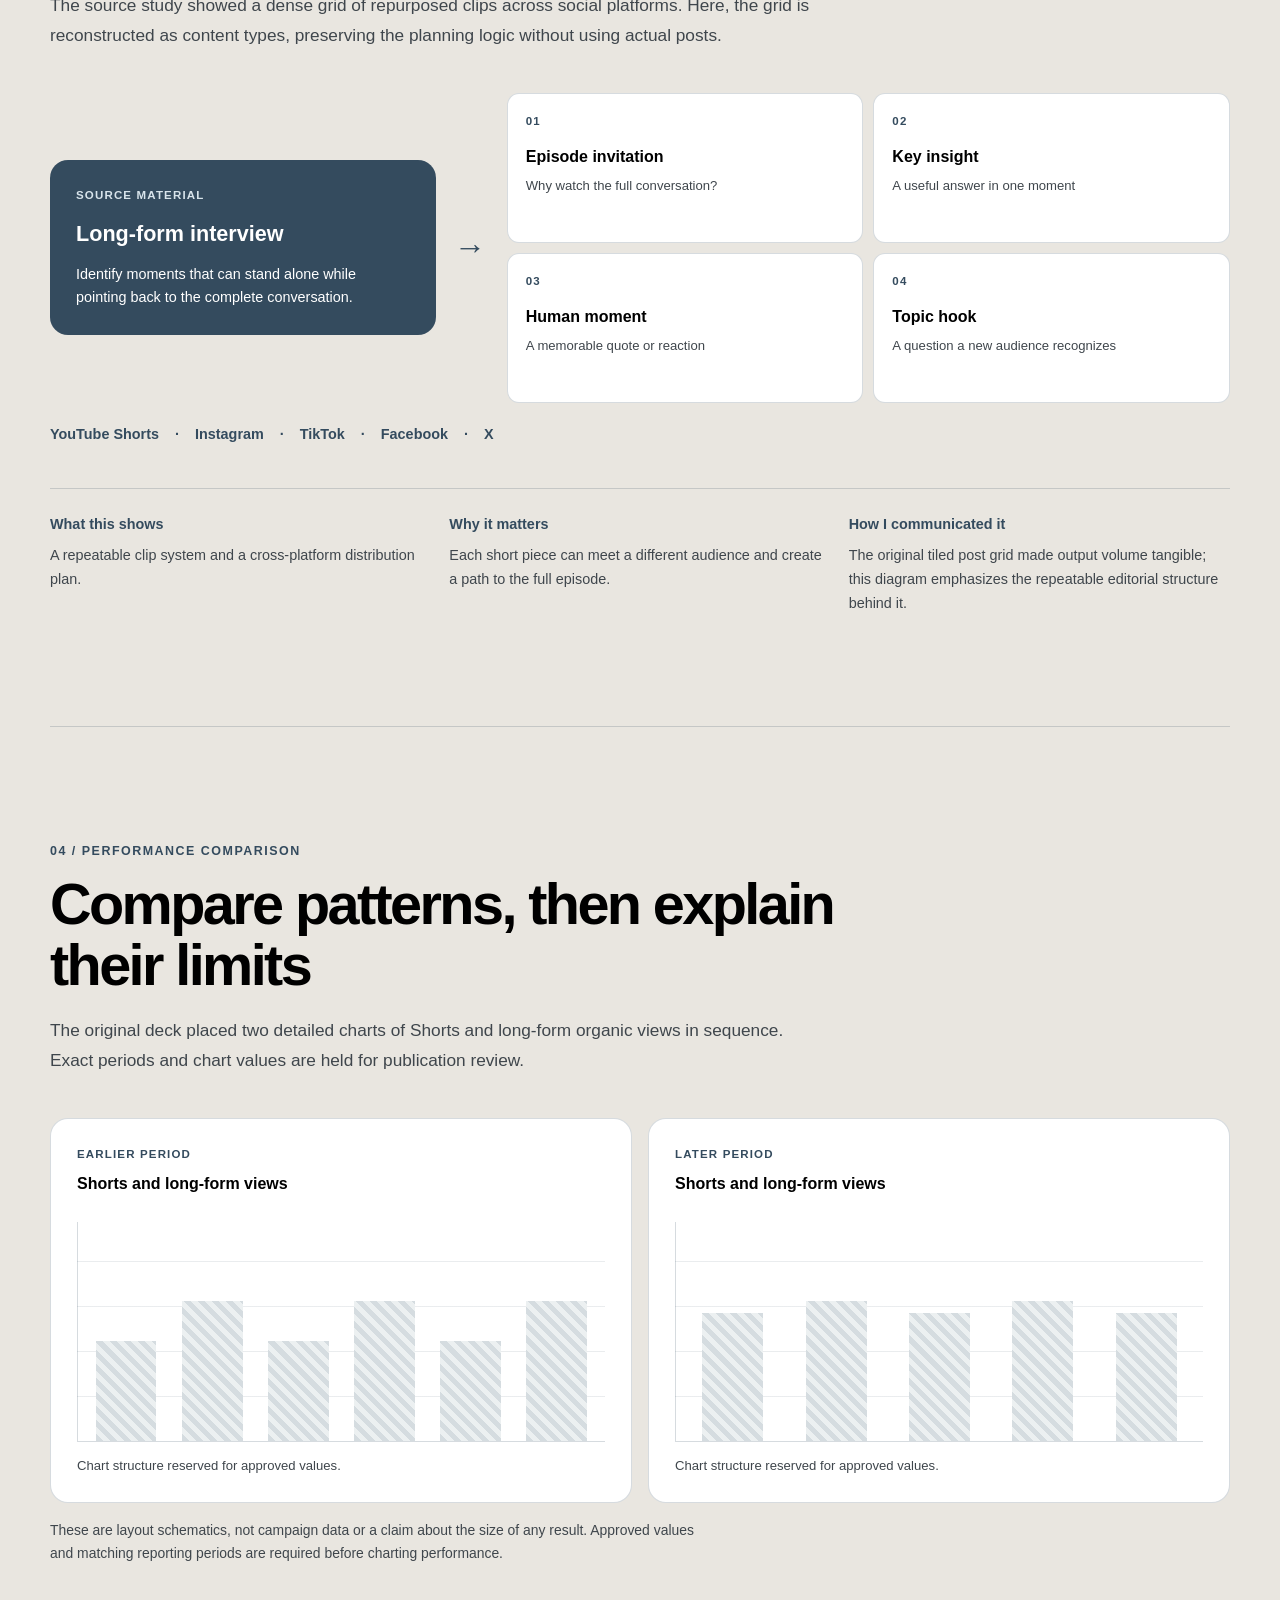
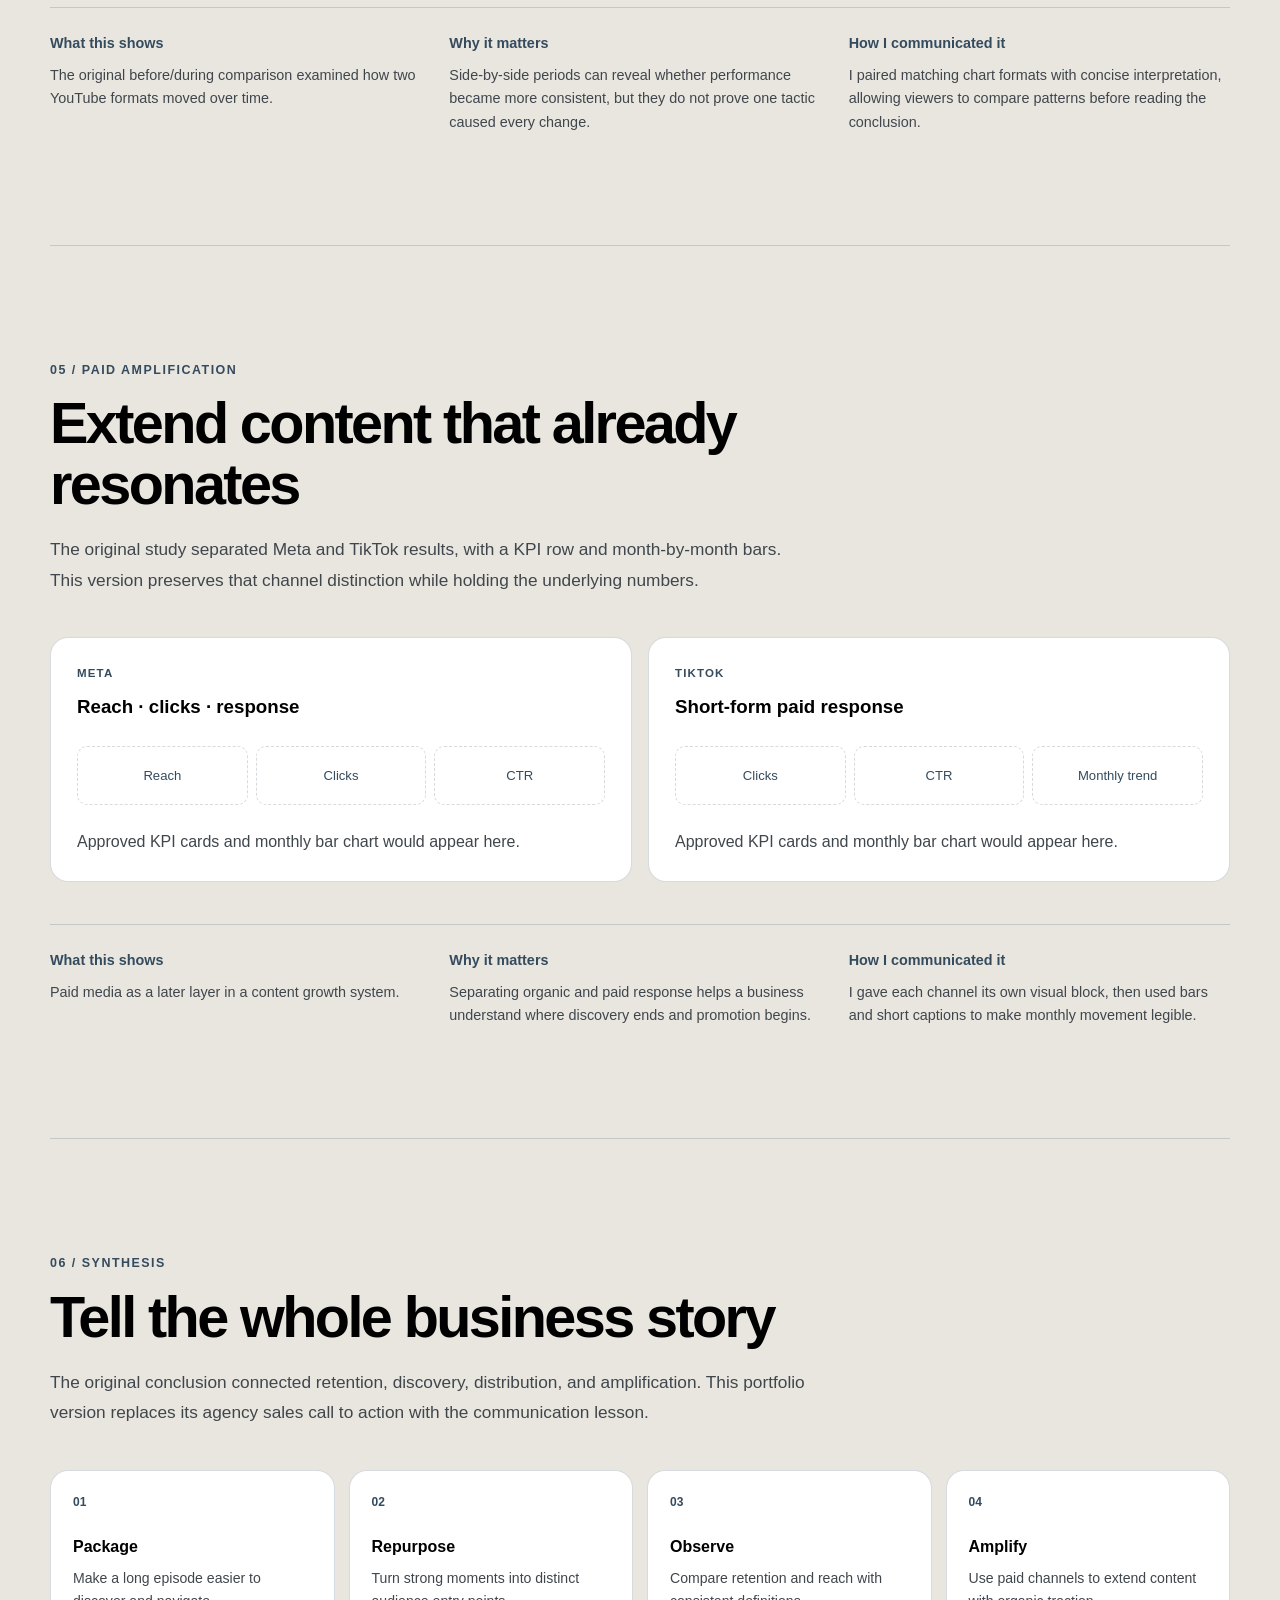
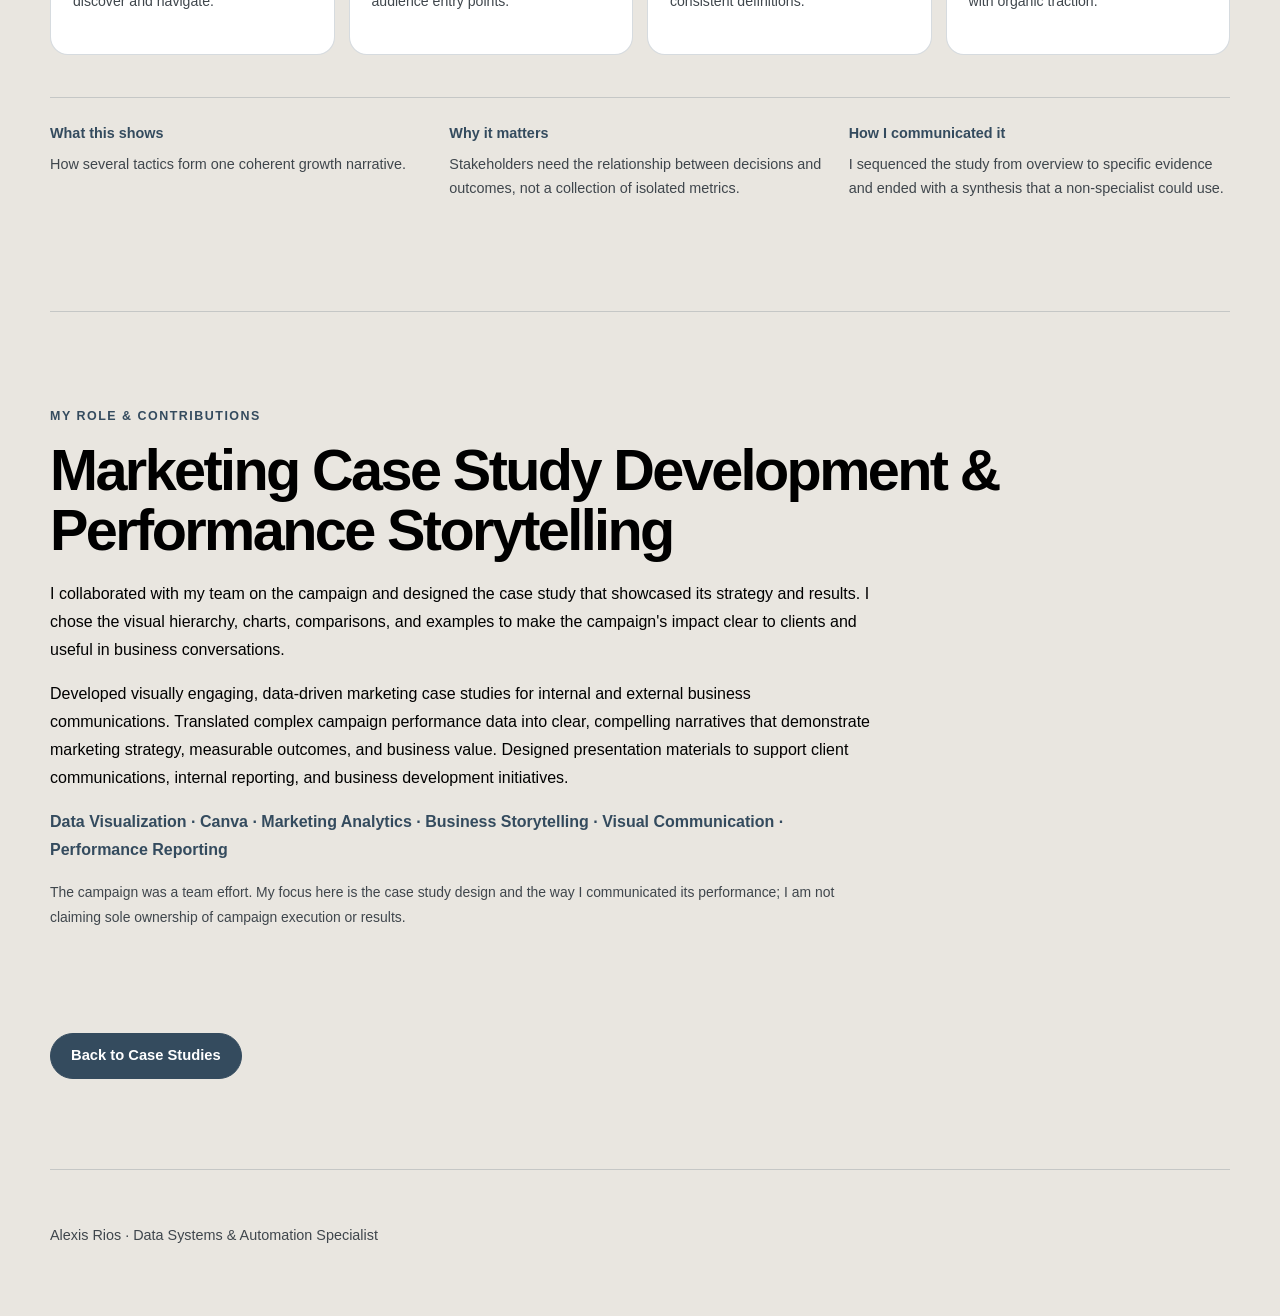
==== commit 3e405e14: "Clarify campaign collaboration and case study design role" ====
--- a/content-growth.html
+++ b/content-growth.html
@@ -27,7 +27,7 @@
       <div>
         <p class="case-kicker">Marketing Case Studies &amp; Performance Storytelling / 01</p>
         <h1>Multi-Platform<br>Content Growth</h1>
-        <p class="case-lede">How a podcast's long-form episodes can become a connected system for retention, discovery, short-form distribution, and paid amplification.</p>
+        <p class="case-lede">How I visualized a podcast campaign my team and I created, connecting content strategy and performance into a story clients could follow.</p>
         <p class="case-note">Anonymized portfolio adaptation. Diagrams show strategy and presentation structure; no campaign results or client creative are reproduced.</p>
       </div>
       <div class="case-hero-art" aria-hidden="true"><span>ONE EPISODE</span><i></i><span>MORE ENTRY POINTS</span><i></i><span>STRONGER STORY</span></div>
@@ -36,7 +36,7 @@
       <a href="#overview">Overview</a><a href="#youtube">YouTube</a><a href="#distribution">Distribution</a><a href="#comparison">Comparison</a><a href="#amplification">Amplification</a><a href="#implications">Implications</a><a href="#my-role">My role</a>
     </nav>
     <section class="case-chapter" id="overview">
-      <div class="case-heading"><span>01 / Overview</span><h2>A growth story built from connected parts</h2><p>The original case study opened with a result snapshot, then explained the work behind each signal. This adaptation preserves that progression without disclosing unapproved campaign figures.</p></div>
+      <div class="case-heading"><span>01 / Overview</span><h2>A growth story built from connected parts</h2><p>I designed the original case study to lead with a result snapshot, then show the strategy behind each signal. That sequence helped clients see the campaign's impact and understand how the work contributed to it. This adaptation preserves the storytelling approach without disclosing unapproved figures.</p></div>
       <div class="signal-grid" aria-label="The four types of performance signals presented in the original case study">
         <article><small>Retention</small><strong>Longer viewing</strong><p>Did episode packaging help hold attention?</p></article>
         <article><small>Discovery</small><strong>Organic reach</strong><p>Did long-form content become easier to find?</p></article>
@@ -82,7 +82,7 @@
       <ol class="synthesis-list"><li><b>Package</b><span>Make a long episode easier to discover and navigate.</span></li><li><b>Repurpose</b><span>Turn strong moments into distinct audience entry points.</span></li><li><b>Observe</b><span>Compare retention and reach with consistent definitions.</span></li><li><b>Amplify</b><span>Use paid channels to extend content with organic traction.</span></li></ol>
       <div class="case-explain"><p><b>What this shows</b> How several tactics form one coherent growth narrative.</p><p><b>Why it matters</b> Stakeholders need the relationship between decisions and outcomes, not a collection of isolated metrics.</p><p><b>How I communicated it</b> I sequenced the study from overview to specific evidence and ended with a synthesis that a non-specialist could use.</p></div>
     </section>
-    <section class="case-role" id="my-role"><span>My Role &amp; Contributions</span><h2>Marketing Case Study Development &amp; Performance Storytelling</h2><p>Developed visually engaging, data-driven marketing case studies for internal and external business communications. Translated complex campaign performance data into clear, compelling narratives that demonstrate marketing strategy, measurable outcomes, and business value. Designed presentation materials to support client communications, internal reporting, and business development initiatives.</p><p class="role-skills">Data Visualization · Canva · Marketing Analytics · Business Storytelling · Visual Communication · Performance Reporting</p><p class="role-note">This describes my work developing the original case study presentation. Campaign execution and outcomes are attributed to the agency team, not to me individually.</p></section>
+    <section class="case-role" id="my-role"><span>My Role &amp; Contributions</span><h2>Marketing Case Study Development &amp; Performance Storytelling</h2><p>I collaborated with my team on the campaign and designed the case study that showcased its strategy and results. I chose the visual hierarchy, charts, comparisons, and examples to make the campaign's impact clear to clients and useful in business conversations.</p><p>Developed visually engaging, data-driven marketing case studies for internal and external business communications. Translated complex campaign performance data into clear, compelling narratives that demonstrate marketing strategy, measurable outcomes, and business value. Designed presentation materials to support client communications, internal reporting, and business development initiatives.</p><p class="role-skills">Data Visualization · Canva · Marketing Analytics · Business Storytelling · Visual Communication · Performance Reporting</p><p class="role-note">The campaign was a team effort. My focus here is the case study design and the way I communicated its performance; I am not claiming sole ownership of campaign execution or results.</p></section>
     <div class="case-end"><a class="button button-primary" href="index.html#marketing-case-studies">Back to Case Studies</a></div>
   </main>
   <footer class="site-footer"><p>Alexis Rios · Data Systems &amp; Automation Specialist</p></footer>
--- a/styles.css
+++ b/styles.css
@@ -838,3 +838,12 @@
     min-height: auto;
   }
 }
+
+/* Marketing case study entry point */
+.case-preview-grid{display:grid;grid-template-columns:repeat(2,minmax(0,1fr));gap:16px;margin-top:48px}
+.case-preview-card{display:flex;flex-direction:column;min-width:0;padding:30px;border:1px solid var(--border);border-radius:var(--radius);background:var(--surface)}
+.case-preview-card h3{margin:18px 0 10px;font-size:1.55rem;line-height:1.2}
+.case-preview-card p{margin:0 0 26px;color:var(--text-muted);line-height:1.7}
+.case-preview-card .button,.case-preview-status{align-self:flex-start;margin-top:auto}
+.case-preview-status{padding:9px 15px;border:1px solid var(--border);border-radius:50px;color:var(--accent);font-size:.82rem;font-weight:700}
+@media(max-width:700px){.case-preview-grid{grid-template-columns:1fr;margin-top:36px}.case-preview-card{padding:24px}}
--- a/case-study.css
+++ b/case-study.css
@@ -0,0 +1,63 @@
+/* Case study editorial layer, shared with the existing portfolio palette. */
+.case-hero,.case-chapter,.case-role,.case-end,.case-chapters{width:min(var(--max-width),calc(100% - 40px));margin-inline:auto}
+.case-hero{min-height:620px;display:grid;grid-template-columns:minmax(0,1.2fr) minmax(300px,.8fr);gap:70px;align-items:center;padding:100px 0}
+.case-kicker,.case-heading>span,.case-role>span{color:var(--accent);font-size:.78rem;font-weight:700;letter-spacing:.12em;text-transform:uppercase}
+.case-hero h1{margin:18px 0 24px;font-size:clamp(3rem,6vw,5.5rem);line-height:.98;letter-spacing:-.055em}
+.case-lede{max-width:680px;font-size:clamp(1.15rem,2vw,1.5rem);line-height:1.5}
+.case-note,.data-disclosure,.role-note{max-width:670px;color:var(--text-muted);font-size:.87rem;line-height:1.65}
+.case-hero-art{min-height:340px;display:flex;flex-direction:column;align-items:center;justify-content:center;gap:12px;border:1px solid var(--border);border-radius:var(--radius);background:var(--surface);transform:rotate(2deg)}
+.case-hero-art span{display:block;width:72%;padding:16px;border:1px solid var(--border);border-radius:50px;text-align:center;color:var(--accent);font-size:.75rem;font-weight:700;letter-spacing:.1em}
+.case-hero-art i{display:block;width:2px;height:24px;background:var(--accent)}
+.case-chapters{position:sticky;top:72px;z-index:10;display:flex;gap:22px;overflow-x:auto;padding:15px 0;background:var(--bg);border-block:1px solid var(--border);scrollbar-width:thin}
+.case-chapters a{flex:none;font-size:.84rem;text-decoration:none;color:var(--accent);font-weight:700}
+.case-chapters a:hover,.case-chapters a:focus-visible{text-decoration:underline}
+.case-chapter{padding:110px 0;border-bottom:1px solid var(--border);scroll-margin-top:130px}
+.case-heading{max-width:800px;margin-bottom:42px}
+.case-heading h2,.case-role h2{margin:12px 0 20px;font-size:clamp(2.4rem,4.5vw,4rem);line-height:1.05;letter-spacing:-.045em}
+.case-heading p{max-width:760px;color:var(--text-muted);font-size:1.08rem;line-height:1.75}
+.case-explain{display:grid;grid-template-columns:repeat(3,minmax(0,1fr));gap:18px;margin-top:42px;padding-top:24px;border-top:1px solid var(--border)}
+.case-explain p{margin:0;color:var(--text-muted);font-size:.9rem;line-height:1.65}
+.case-explain b{display:block;margin-bottom:8px;color:var(--accent)}
+.signal-grid,.comparison-grid,.paid-panels{display:grid;grid-template-columns:repeat(2,minmax(0,1fr));gap:16px}
+.signal-grid article,.paid-panels article,.chart-schematic{min-width:0;padding:26px;background:var(--surface);border:1px solid var(--border);border-radius:var(--radius)}
+.signal-grid small,.paid-panels small,.chart-schematic small,.source-episode small,.clip-grid small{display:block;color:var(--accent);font-size:.72rem;font-weight:700;letter-spacing:.1em;text-transform:uppercase}
+.signal-grid strong{display:block;margin:12px 0 6px;font-size:1.45rem}
+.signal-grid p,.paid-panels p{margin:0;color:var(--text-muted)}
+.packaging-panel{padding:24px;background:var(--surface);border:1px solid var(--border);border-radius:var(--radius)}
+.packaging-controls{display:flex;gap:8px;margin-bottom:24px}
+.case-toggle{min-height:44px;padding:0 20px;border:1px solid var(--border);border-radius:50px;background:var(--surface-soft);color:var(--accent);font:inherit;font-weight:700;cursor:pointer}
+.case-toggle.is-active{background:var(--accent);color:white}
+.packaging-visual{display:grid;grid-template-columns:minmax(0,1.1fr) minmax(0,.9fr);gap:26px;align-items:center}
+.mock-thumbnail{position:relative;min-height:280px;display:flex;flex-direction:column;justify-content:space-between;overflow:hidden;padding:24px;border-radius:12px;background:linear-gradient(145deg,#344b5e,#172b3c);color:white}
+.mock-thumbnail-label{font-size:.75rem;letter-spacing:.18em}
+.mock-thumbnail strong{position:relative;z-index:1;max-width:320px;font-size:clamp(1.6rem,3vw,2.5rem);line-height:1.05}
+.mock-portrait{position:absolute;right:7%;bottom:-12%;width:44%;aspect-ratio:1;border:4px solid #d6dce0;border-radius:50%;background:#8395a2}
+.packaging-visual[data-state=after] .mock-thumbnail{background:linear-gradient(145deg,#172b3c,#344b5e)}
+.packaging-visual[data-state=after] .mock-portrait{background:#e9e6e0;transform:scale(1.1)}
+.mock-details small{color:var(--accent);font-weight:700;letter-spacing:.1em;text-transform:uppercase}
+.mock-details h3{margin:8px 0;font-size:1.45rem}
+.mock-details p{color:var(--text-muted)}
+.chapter-list{padding-left:20px;color:var(--text-muted);font-size:.88rem}
+.distribution-layout{display:grid;grid-template-columns:minmax(180px,.8fr) 35px minmax(0,1.5fr);gap:18px;align-items:center}
+.source-episode{padding:26px;border-radius:var(--radius);background:var(--accent);color:white}
+.source-episode small{color:#d8e4eb}.source-episode strong{display:block;margin:12px 0;font-size:1.35rem}.source-episode p{margin:0;font-size:.9rem}
+.distribution-arrow{font-size:2rem;color:var(--accent)}
+.clip-grid{display:grid;grid-template-columns:repeat(2,minmax(0,1fr));gap:10px}
+.clip-grid div{min-height:150px;padding:18px;border:1px solid var(--border);border-radius:12px;background:var(--surface)}
+.clip-grid strong,.clip-grid span{display:block}.clip-grid strong{margin:14px 0 5px}.clip-grid span{color:var(--text-muted);font-size:.82rem}
+.platform-row{margin-top:20px;color:var(--accent);font-size:.9rem;font-weight:700}.platform-row span{padding:0 12px}
+.chart-schematic{margin:0}.chart-schematic figcaption strong{display:block;margin-top:8px}
+.chart-placeholder{height:220px;display:flex;align-items:end;justify-content:space-around;gap:10px;margin-top:25px;padding:20px 10px 0;border-left:1px solid var(--border);border-bottom:1px solid var(--border);background:repeating-linear-gradient(to top,transparent 0,transparent 44px,var(--border) 45px)}
+.chart-placeholder span{width:12%;height:50%;background:repeating-linear-gradient(45deg,#d5dce0,#d5dce0 5px,#ecf0f1 5px,#ecf0f1 10px)}
+.chart-placeholder span:nth-child(even){height:70%}.chart-placeholder-later span:nth-child(odd){height:64%}
+.chart-schematic p{margin-bottom:0;color:var(--text-muted);font-size:.82rem}.data-disclosure{margin-top:16px}
+.paid-panels article h3{margin:10px 0 24px}.metric-slots{display:grid;grid-template-columns:repeat(3,1fr);gap:8px;margin-bottom:24px}
+.metric-slots span{padding:18px 8px;border:1px dashed var(--border);border-radius:10px;color:var(--accent);font-size:.82rem;text-align:center}
+.synthesis-list{display:grid;grid-template-columns:repeat(4,1fr);gap:14px;list-style:none;padding:0;counter-reset:step}
+.synthesis-list li{counter-increment:step;min-height:185px;padding:22px;border:1px solid var(--border);border-radius:var(--radius);background:var(--surface)}
+.synthesis-list li:before{content:"0" counter(step);display:block;margin-bottom:22px;color:var(--accent);font-size:.75rem;font-weight:700}
+.synthesis-list b,.synthesis-list span{display:block}.synthesis-list span{margin-top:8px;color:var(--text-muted);font-size:.88rem}
+.case-role{padding:90px 0;scroll-margin-top:130px}.case-role>p{max-width:820px;line-height:1.75}.role-skills{color:var(--accent);font-weight:700}.case-end{padding:0 0 90px}
+@media(max-width:900px){.case-hero{grid-template-columns:1fr;min-height:auto;gap:30px}.case-hero-art{min-height:230px}.case-chapters{top:150px}.case-explain{grid-template-columns:1fr}.synthesis-list{grid-template-columns:repeat(2,1fr)}}
+@media(max-width:600px){.case-hero,.case-chapter,.case-role,.case-end,.case-chapters{width:calc(100% - 28px)}.case-hero{padding:65px 0}.case-hero-art{display:none}.case-chapters{top:150px}.case-chapter{padding:72px 0;scroll-margin-top:205px}.case-role{scroll-margin-top:205px}.signal-grid,.comparison-grid,.paid-panels,.packaging-visual,.distribution-layout,.synthesis-list{grid-template-columns:1fr}.distribution-arrow{transform:rotate(90deg);text-align:center}.platform-row{line-height:2}.clip-grid{grid-template-columns:repeat(2,minmax(0,1fr))}.metric-slots{grid-template-columns:1fr 1fr}.case-explain{gap:22px}}
+@media(prefers-reduced-motion:reduce){html{scroll-behavior:auto}*{animation-duration:.01ms!important;transition-duration:.01ms!important}}
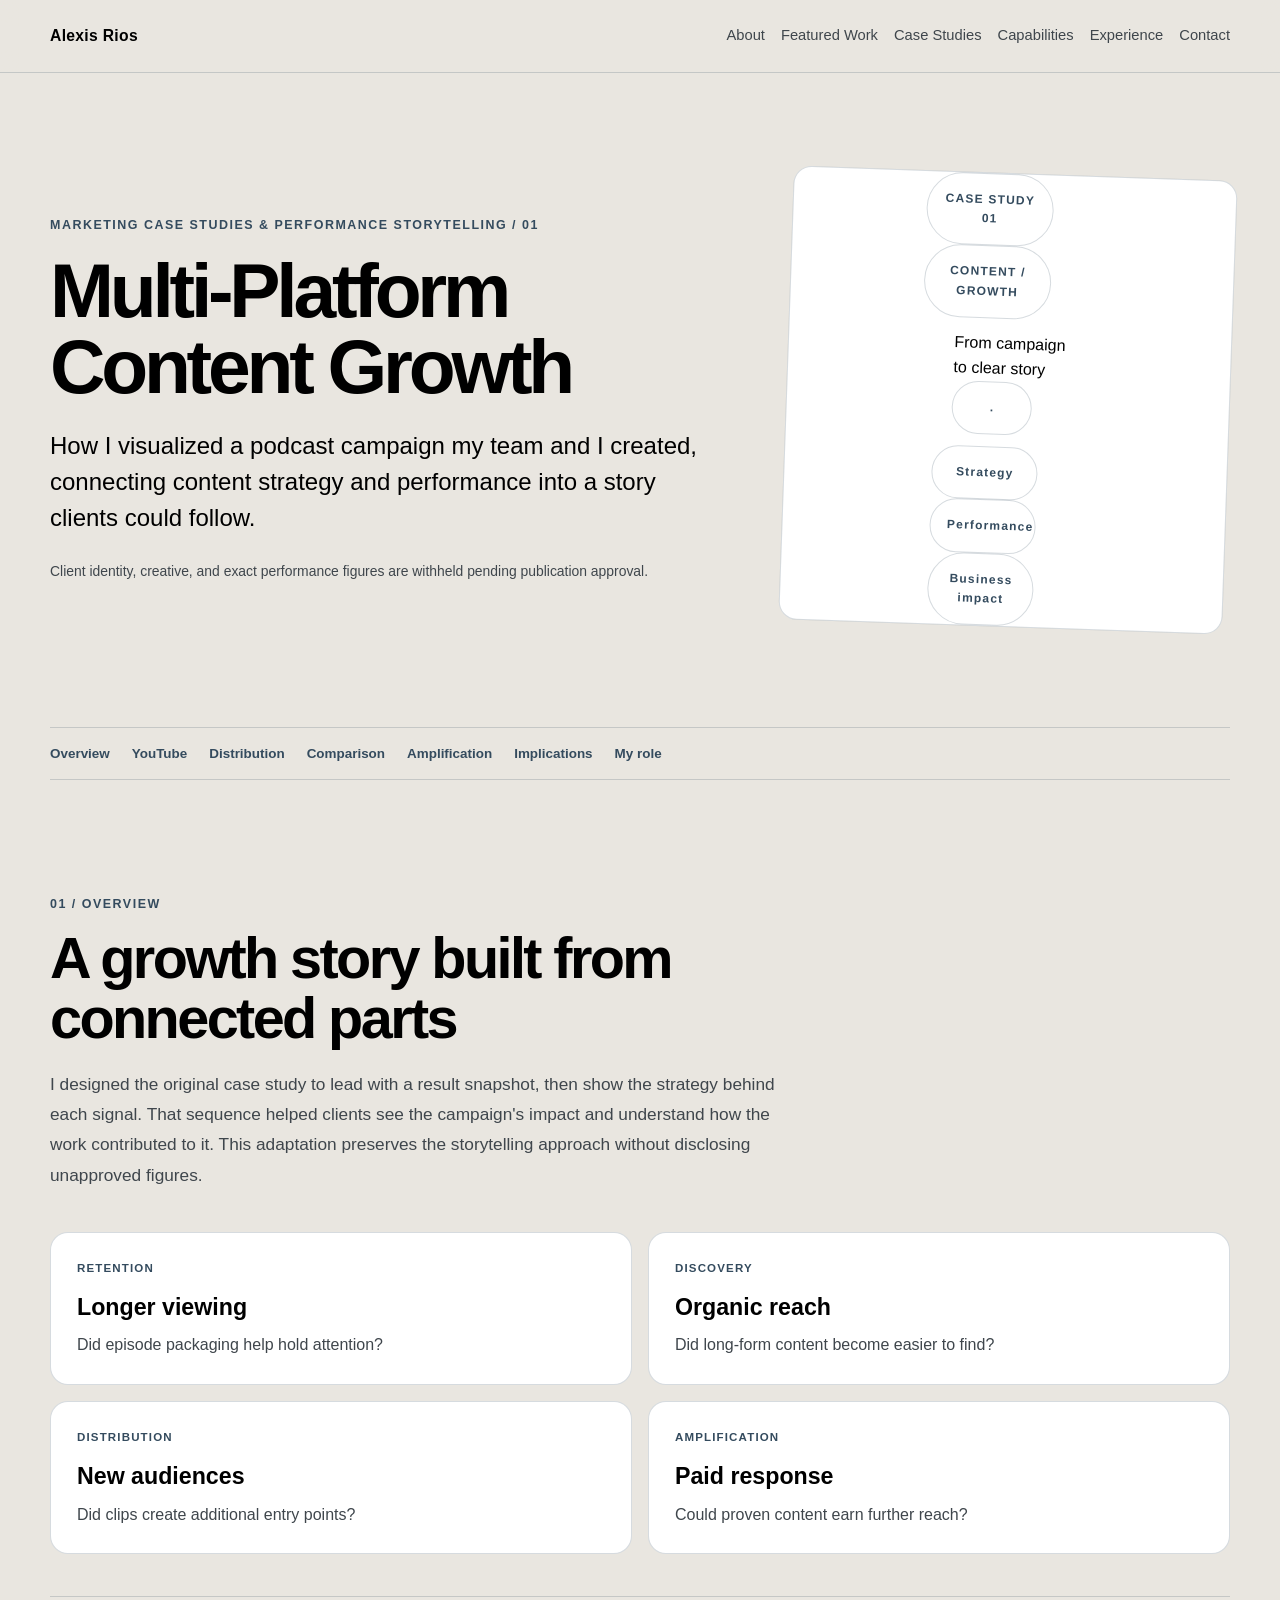
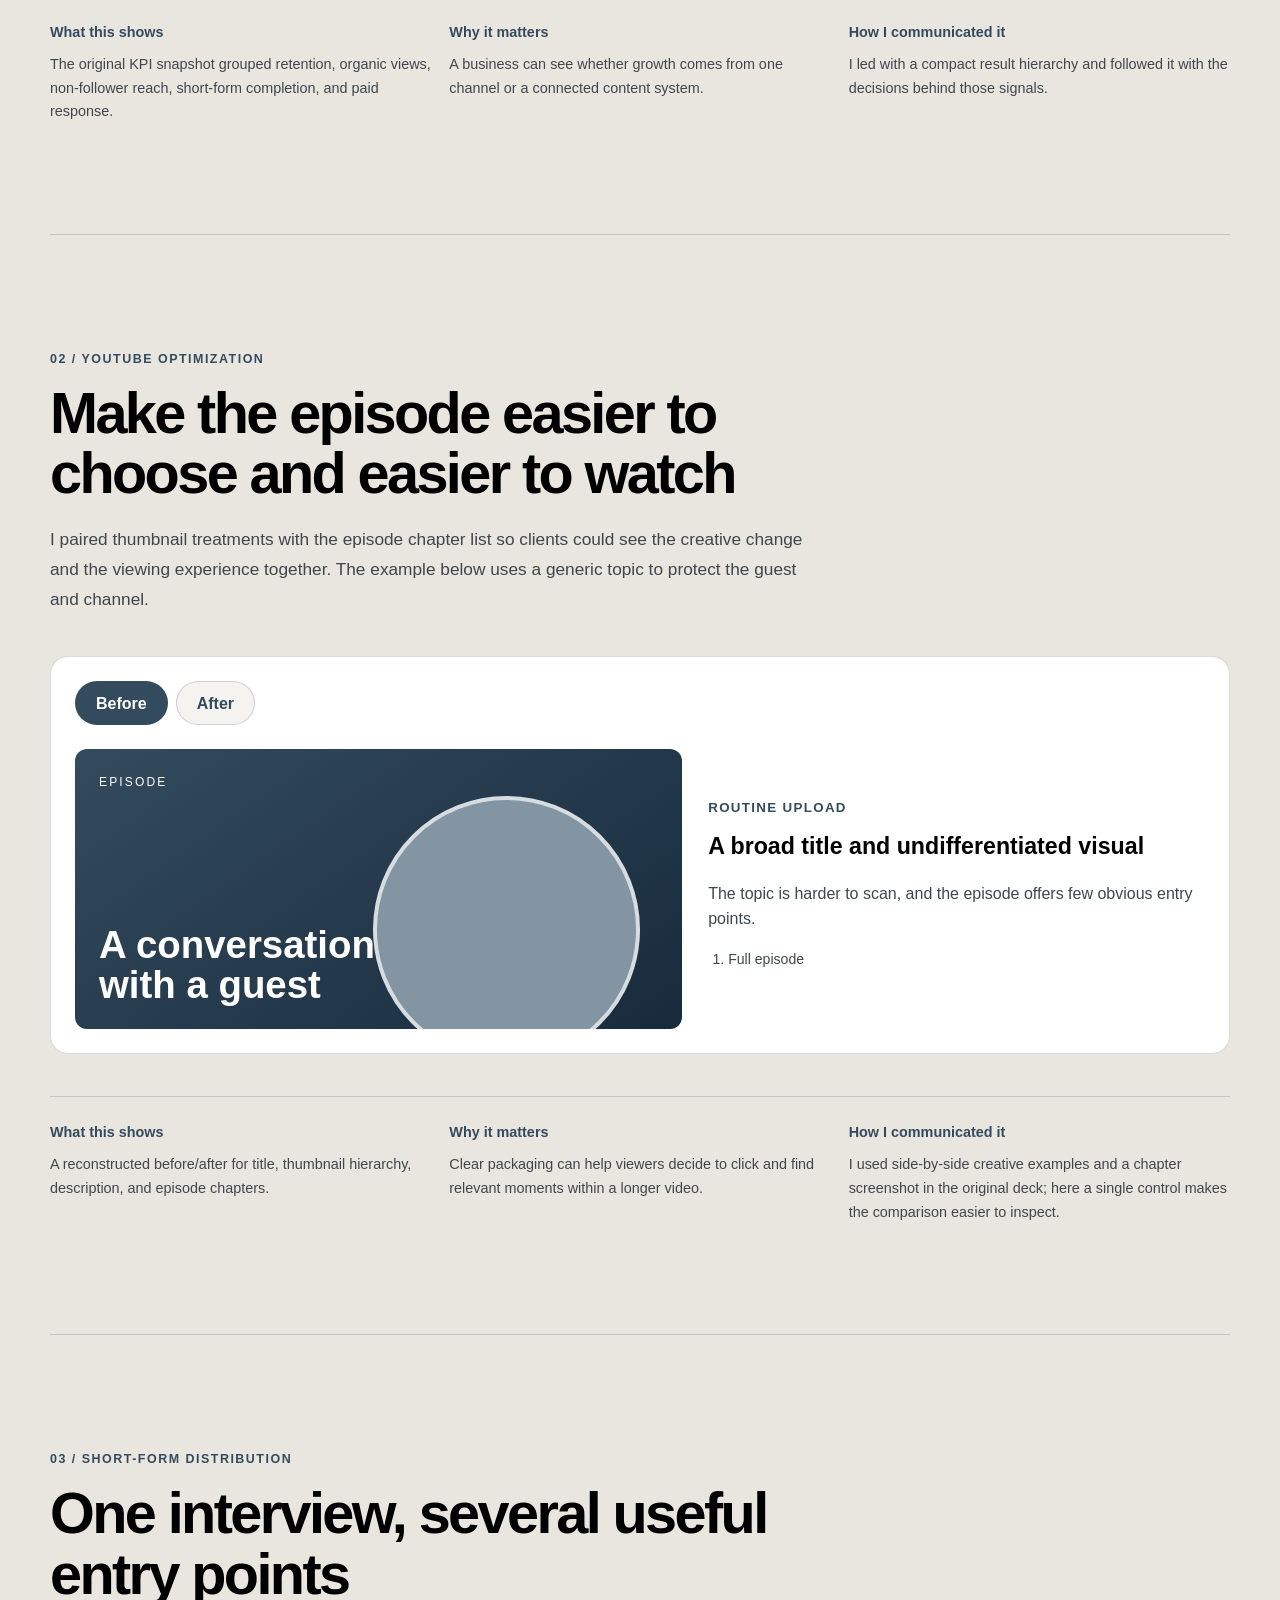
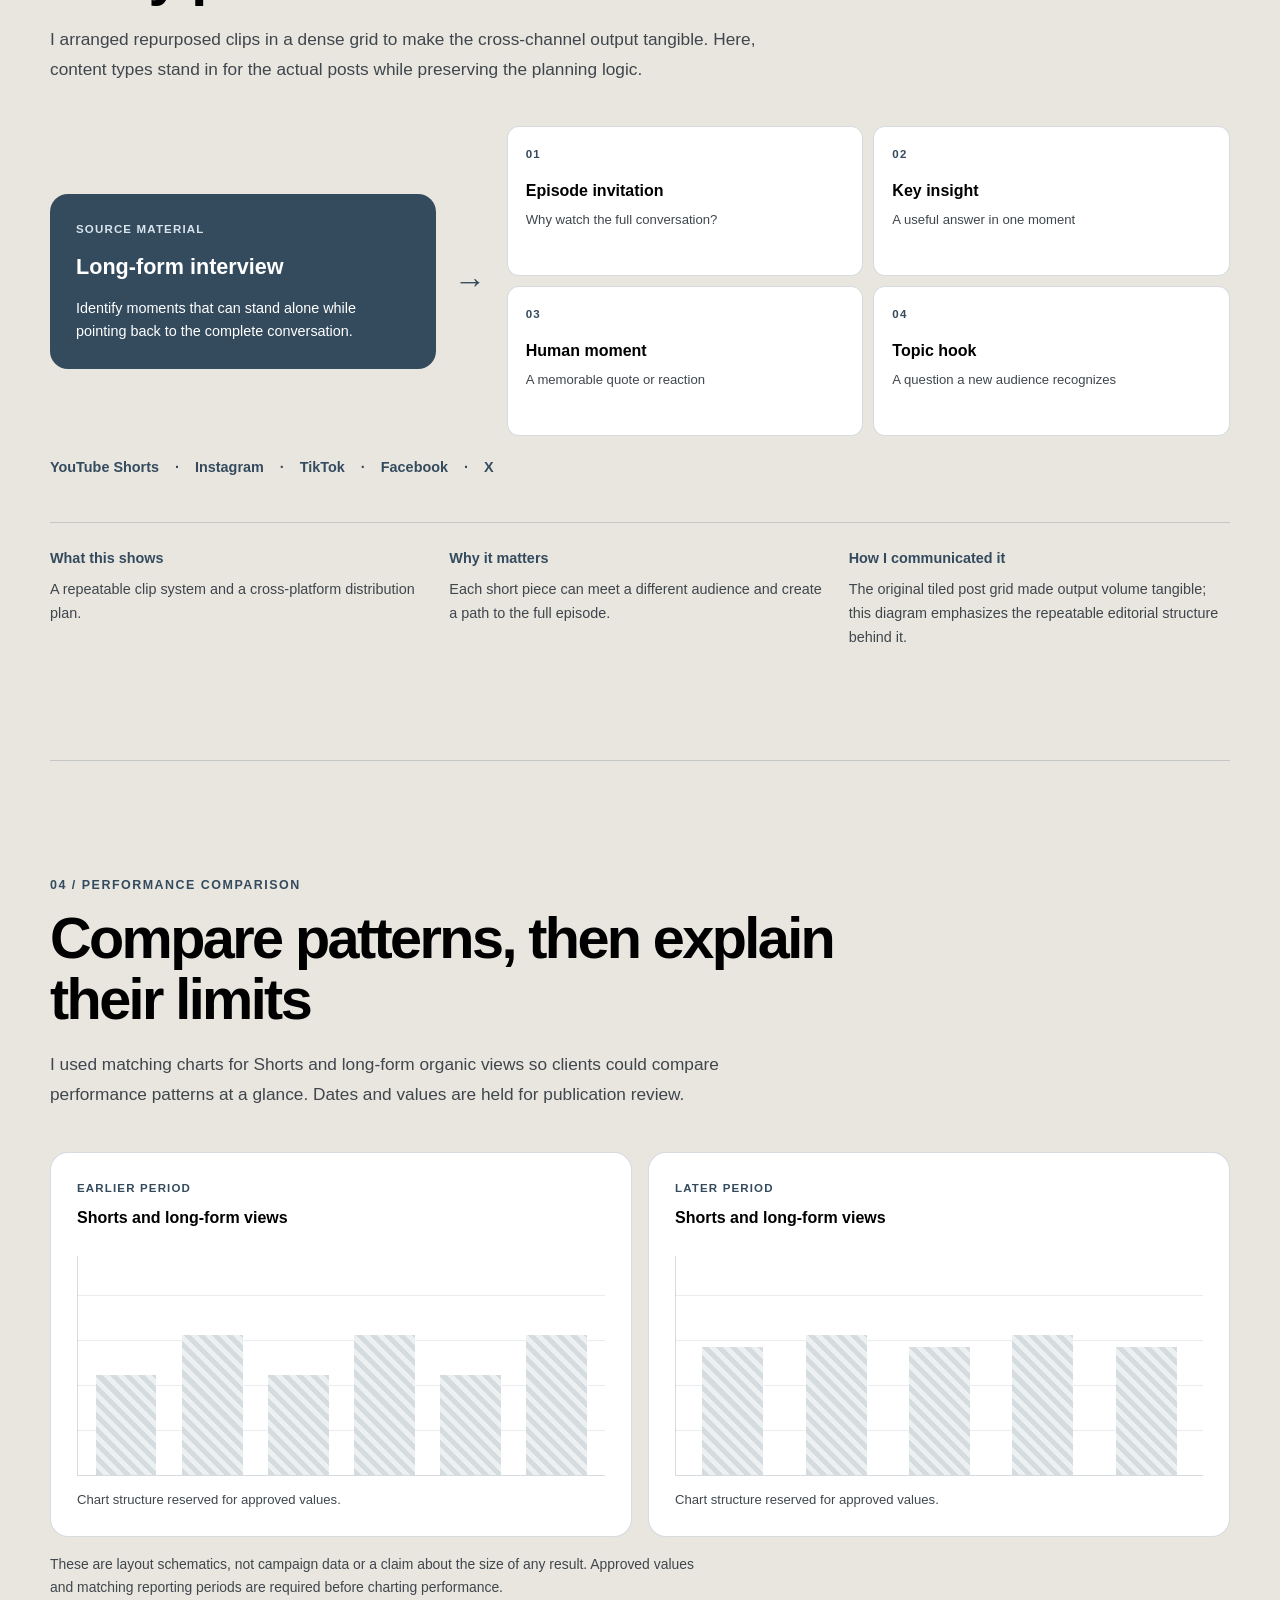
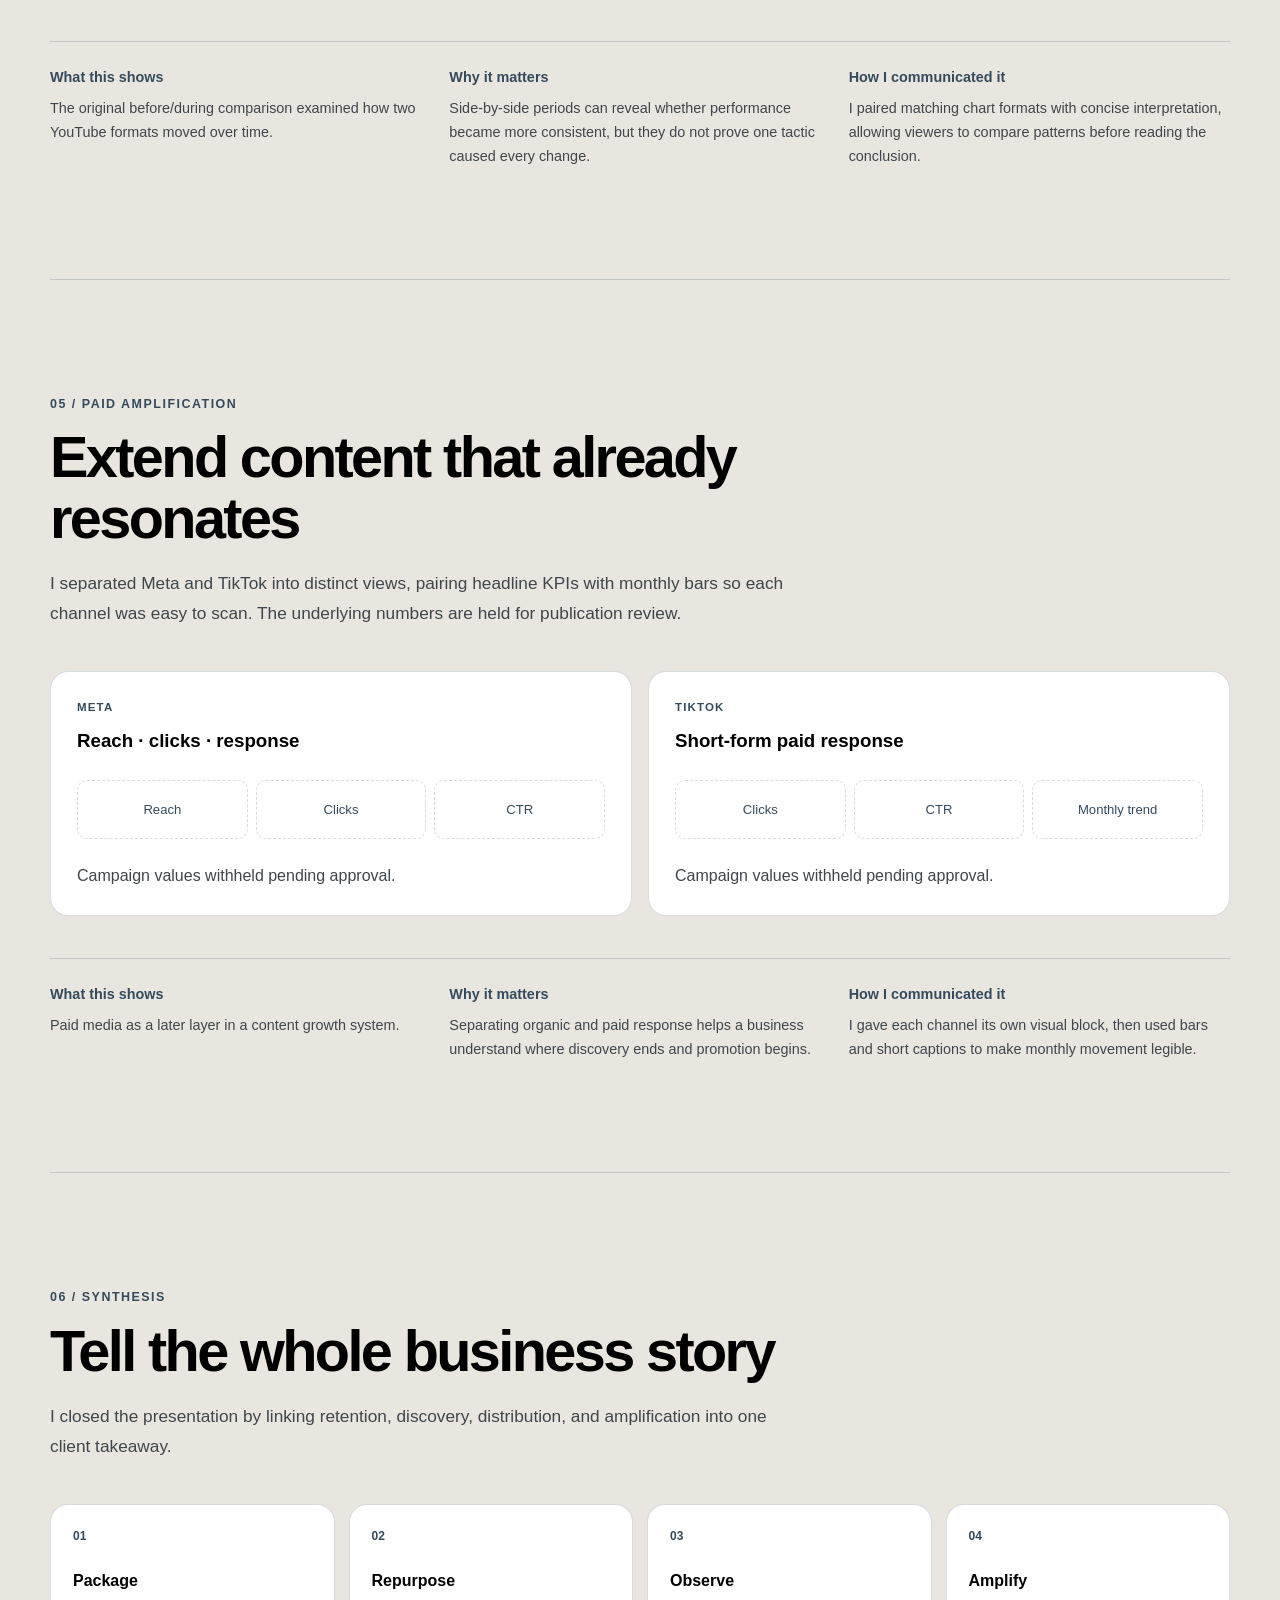
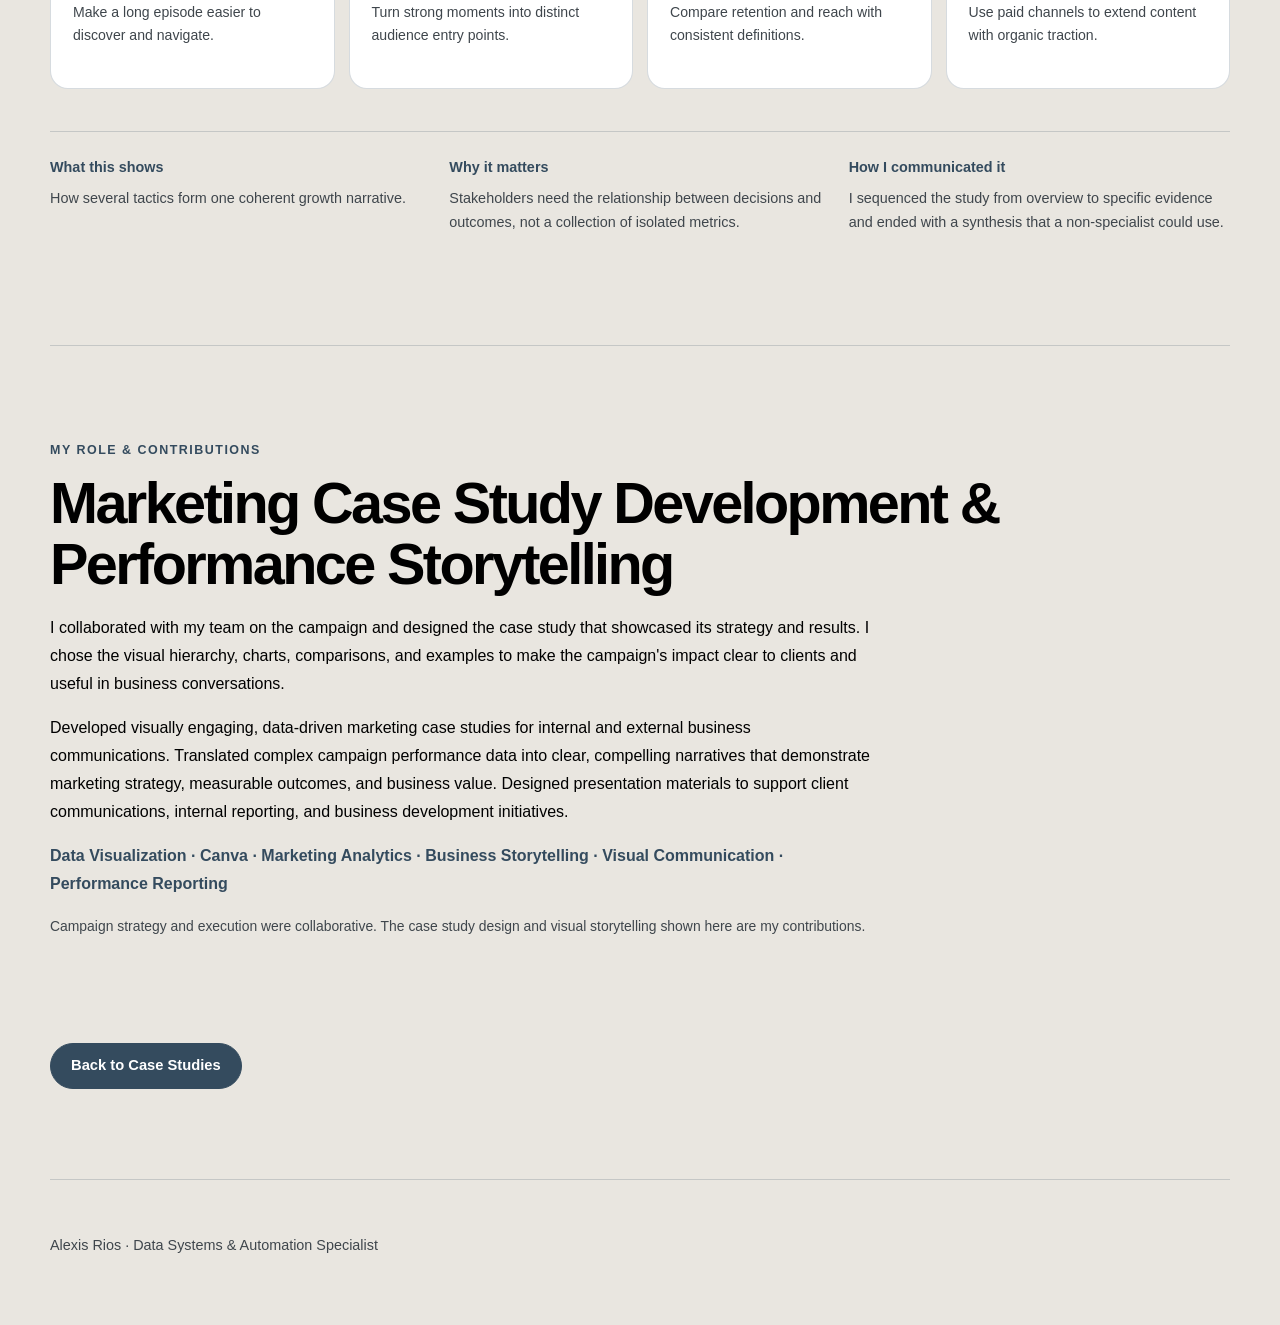
==== commit 0cb4ac20: "Make case study storytelling more specific and align navigation" ====
--- a/content-growth.html
+++ b/content-growth.html
@@ -14,11 +14,12 @@
     <nav class="nav-container" aria-label="Main navigation">
       <a class="nav-brand" href="index.html#top">Alexis Rios</a>
       <div class="nav-links">
+        <a href="index.html#about">About</a>
         <a href="index.html#featured-work">Featured Work</a>
         <a href="index.html#marketing-case-studies">Case Studies</a>
-        <a href="index.html#about">About</a>
         <a href="index.html#capabilities">Capabilities</a>
         <a href="index.html#experience">Experience</a>
+        <a href="https://www.linkedin.com/in/-alexis-rios/" target="_blank" rel="noopener noreferrer" aria-label="Contact Alexis on LinkedIn (opens in a new tab)">Contact</a>
       </div>
     </nav>
   </header>
@@ -28,9 +29,9 @@
         <p class="case-kicker">Marketing Case Studies &amp; Performance Storytelling / 01</p>
         <h1>Multi-Platform<br>Content Growth</h1>
         <p class="case-lede">How I visualized a podcast campaign my team and I created, connecting content strategy and performance into a story clients could follow.</p>
-        <p class="case-note">Anonymized portfolio adaptation. Diagrams show strategy and presentation structure; no campaign results or client creative are reproduced.</p>
+        <p class="case-note">Client identity, creative, and exact performance figures are withheld pending publication approval.</p>
       </div>
-      <div class="case-hero-art" aria-hidden="true"><span>ONE EPISODE</span><i></i><span>MORE ENTRY POINTS</span><i></i><span>STRONGER STORY</span></div>
+      <div class="case-hero-art" aria-hidden="true"><div class="case-cover-top"><span>CASE STUDY 01</span><span>CONTENT / GROWTH</span></div><div class="case-cover-title">From campaign<br>to clear story<span>.</span></div><div class="case-cover-foot"><span>Strategy</span><span>Performance</span><span>Business impact</span></div></div>
     </section>
     <nav class="case-chapters" aria-label="Case study chapters">
       <a href="#overview">Overview</a><a href="#youtube">YouTube</a><a href="#distribution">Distribution</a><a href="#comparison">Comparison</a><a href="#amplification">Amplification</a><a href="#implications">Implications</a><a href="#my-role">My role</a>
@@ -46,7 +47,7 @@
       <div class="case-explain"><p><b>What this shows</b> The original KPI snapshot grouped retention, organic views, non-follower reach, short-form completion, and paid response.</p><p><b>Why it matters</b> A business can see whether growth comes from one channel or a connected content system.</p><p><b>How I communicated it</b> I led with a compact result hierarchy and followed it with the decisions behind those signals.</p></div>
     </section>
     <section class="case-chapter" id="youtube">
-      <div class="case-heading"><span>02 / YouTube optimization</span><h2>Make the episode easier to choose and easier to watch</h2><p>The original presentation paired thumbnail examples with a chapter list to make packaging changes visible. The reconstruction below uses generic content and no recognizable guest or channel imagery.</p></div>
+      <div class="case-heading"><span>02 / YouTube optimization</span><h2>Make the episode easier to choose and easier to watch</h2><p>I paired thumbnail treatments with the episode chapter list so clients could see the creative change and the viewing experience together. The example below uses a generic topic to protect the guest and channel.</p></div>
       <div class="packaging-panel">
         <div class="packaging-controls" role="group" aria-label="Compare episode packaging"><button class="case-toggle is-active" type="button" data-packaging="before" aria-pressed="true">Before</button><button class="case-toggle" type="button" data-packaging="after" aria-pressed="false">After</button></div>
         <div class="packaging-visual" id="packaging-visual" data-state="before"><div class="mock-thumbnail"><span class="mock-thumbnail-label">EPISODE</span><div class="mock-portrait" aria-hidden="true"></div><strong id="thumbnail-title">A conversation with a guest</strong></div><div class="mock-details"><small id="packaging-eyebrow">Routine upload</small><h3 id="packaging-title">A broad title and undifferentiated visual</h3><p id="packaging-copy">The topic is harder to scan, and the episode offers few obvious entry points.</p><ol id="chapter-list" class="chapter-list"><li>Full episode</li></ol></div></div>
@@ -54,7 +55,7 @@
       <div class="case-explain"><p><b>What this shows</b> A reconstructed before/after for title, thumbnail hierarchy, description, and episode chapters.</p><p><b>Why it matters</b> Clear packaging can help viewers decide to click and find relevant moments within a longer video.</p><p><b>How I communicated it</b> I used side-by-side creative examples and a chapter screenshot in the original deck; here a single control makes the comparison easier to inspect.</p></div>
     </section>
     <section class="case-chapter" id="distribution">
-      <div class="case-heading"><span>03 / Short-form distribution</span><h2>One interview, several useful entry points</h2><p>The source study showed a dense grid of repurposed clips across social platforms. Here, the grid is reconstructed as content types, preserving the planning logic without using actual posts.</p></div>
+      <div class="case-heading"><span>03 / Short-form distribution</span><h2>One interview, several useful entry points</h2><p>I arranged repurposed clips in a dense grid to make the cross-channel output tangible. Here, content types stand in for the actual posts while preserving the planning logic.</p></div>
       <div class="distribution-layout">
         <div class="source-episode"><small>Source material</small><strong>Long-form interview</strong><p>Identify moments that can stand alone while pointing back to the complete conversation.</p></div>
         <div class="distribution-arrow" aria-hidden="true">→</div>
@@ -64,7 +65,7 @@
       <div class="case-explain"><p><b>What this shows</b> A repeatable clip system and a cross-platform distribution plan.</p><p><b>Why it matters</b> Each short piece can meet a different audience and create a path to the full episode.</p><p><b>How I communicated it</b> The original tiled post grid made output volume tangible; this diagram emphasizes the repeatable editorial structure behind it.</p></div>
     </section>
     <section class="case-chapter" id="comparison">
-      <div class="case-heading"><span>04 / Performance comparison</span><h2>Compare patterns, then explain their limits</h2><p>The original deck placed two detailed charts of Shorts and long-form organic views in sequence. Exact periods and chart values are held for publication review.</p></div>
+      <div class="case-heading"><span>04 / Performance comparison</span><h2>Compare patterns, then explain their limits</h2><p>I used matching charts for Shorts and long-form organic views so clients could compare performance patterns at a glance. Dates and values are held for publication review.</p></div>
       <div class="comparison-grid">
         <figure class="chart-schematic"><figcaption><small>Earlier period</small><strong>Shorts and long-form views</strong></figcaption><div class="chart-placeholder" aria-hidden="true"><span></span><span></span><span></span><span></span><span></span><span></span></div><p>Chart structure reserved for approved values.</p></figure>
         <figure class="chart-schematic"><figcaption><small>Later period</small><strong>Shorts and long-form views</strong></figcaption><div class="chart-placeholder chart-placeholder-later" aria-hidden="true"><span></span><span></span><span></span><span></span><span></span></div><p>Chart structure reserved for approved values.</p></figure>
@@ -73,16 +74,16 @@
       <div class="case-explain"><p><b>What this shows</b> The original before/during comparison examined how two YouTube formats moved over time.</p><p><b>Why it matters</b> Side-by-side periods can reveal whether performance became more consistent, but they do not prove one tactic caused every change.</p><p><b>How I communicated it</b> I paired matching chart formats with concise interpretation, allowing viewers to compare patterns before reading the conclusion.</p></div>
     </section>
     <section class="case-chapter" id="amplification">
-      <div class="case-heading"><span>05 / Paid amplification</span><h2>Extend content that already resonates</h2><p>The original study separated Meta and TikTok results, with a KPI row and month-by-month bars. This version preserves that channel distinction while holding the underlying numbers.</p></div>
-      <div class="paid-panels"><article><small>Meta</small><h3>Reach · clicks · response</h3><div class="metric-slots"><span>Reach</span><span>Clicks</span><span>CTR</span></div><p>Approved KPI cards and monthly bar chart would appear here.</p></article><article><small>TikTok</small><h3>Short-form paid response</h3><div class="metric-slots"><span>Clicks</span><span>CTR</span><span>Monthly trend</span></div><p>Approved KPI cards and monthly bar chart would appear here.</p></article></div>
+      <div class="case-heading"><span>05 / Paid amplification</span><h2>Extend content that already resonates</h2><p>I separated Meta and TikTok into distinct views, pairing headline KPIs with monthly bars so each channel was easy to scan. The underlying numbers are held for publication review.</p></div>
+      <div class="paid-panels"><article><small>Meta</small><h3>Reach · clicks · response</h3><div class="metric-slots"><span>Reach</span><span>Clicks</span><span>CTR</span></div><p>Campaign values withheld pending approval.</p></article><article><small>TikTok</small><h3>Short-form paid response</h3><div class="metric-slots"><span>Clicks</span><span>CTR</span><span>Monthly trend</span></div><p>Campaign values withheld pending approval.</p></article></div>
       <div class="case-explain"><p><b>What this shows</b> Paid media as a later layer in a content growth system.</p><p><b>Why it matters</b> Separating organic and paid response helps a business understand where discovery ends and promotion begins.</p><p><b>How I communicated it</b> I gave each channel its own visual block, then used bars and short captions to make monthly movement legible.</p></div>
     </section>
     <section class="case-chapter" id="implications">
-      <div class="case-heading"><span>06 / Synthesis</span><h2>Tell the whole business story</h2><p>The original conclusion connected retention, discovery, distribution, and amplification. This portfolio version replaces its agency sales call to action with the communication lesson.</p></div>
+      <div class="case-heading"><span>06 / Synthesis</span><h2>Tell the whole business story</h2><p>I closed the presentation by linking retention, discovery, distribution, and amplification into one client takeaway.</p></div>
       <ol class="synthesis-list"><li><b>Package</b><span>Make a long episode easier to discover and navigate.</span></li><li><b>Repurpose</b><span>Turn strong moments into distinct audience entry points.</span></li><li><b>Observe</b><span>Compare retention and reach with consistent definitions.</span></li><li><b>Amplify</b><span>Use paid channels to extend content with organic traction.</span></li></ol>
       <div class="case-explain"><p><b>What this shows</b> How several tactics form one coherent growth narrative.</p><p><b>Why it matters</b> Stakeholders need the relationship between decisions and outcomes, not a collection of isolated metrics.</p><p><b>How I communicated it</b> I sequenced the study from overview to specific evidence and ended with a synthesis that a non-specialist could use.</p></div>
     </section>
-    <section class="case-role" id="my-role"><span>My Role &amp; Contributions</span><h2>Marketing Case Study Development &amp; Performance Storytelling</h2><p>I collaborated with my team on the campaign and designed the case study that showcased its strategy and results. I chose the visual hierarchy, charts, comparisons, and examples to make the campaign's impact clear to clients and useful in business conversations.</p><p>Developed visually engaging, data-driven marketing case studies for internal and external business communications. Translated complex campaign performance data into clear, compelling narratives that demonstrate marketing strategy, measurable outcomes, and business value. Designed presentation materials to support client communications, internal reporting, and business development initiatives.</p><p class="role-skills">Data Visualization · Canva · Marketing Analytics · Business Storytelling · Visual Communication · Performance Reporting</p><p class="role-note">The campaign was a team effort. My focus here is the case study design and the way I communicated its performance; I am not claiming sole ownership of campaign execution or results.</p></section>
+    <section class="case-role" id="my-role"><span>My Role &amp; Contributions</span><h2>Marketing Case Study Development &amp; Performance Storytelling</h2><p>I collaborated with my team on the campaign and designed the case study that showcased its strategy and results. I chose the visual hierarchy, charts, comparisons, and examples to make the campaign's impact clear to clients and useful in business conversations.</p><p>Developed visually engaging, data-driven marketing case studies for internal and external business communications. Translated complex campaign performance data into clear, compelling narratives that demonstrate marketing strategy, measurable outcomes, and business value. Designed presentation materials to support client communications, internal reporting, and business development initiatives.</p><p class="role-skills">Data Visualization · Canva · Marketing Analytics · Business Storytelling · Visual Communication · Performance Reporting</p><p class="role-note">Campaign strategy and execution were collaborative. The case study design and visual storytelling shown here are my contributions.</p></section>
     <div class="case-end"><a class="button button-primary" href="index.html#marketing-case-studies">Back to Case Studies</a></div>
   </main>
   <footer class="site-footer"><p>Alexis Rios · Data Systems &amp; Automation Specialist</p></footer>
